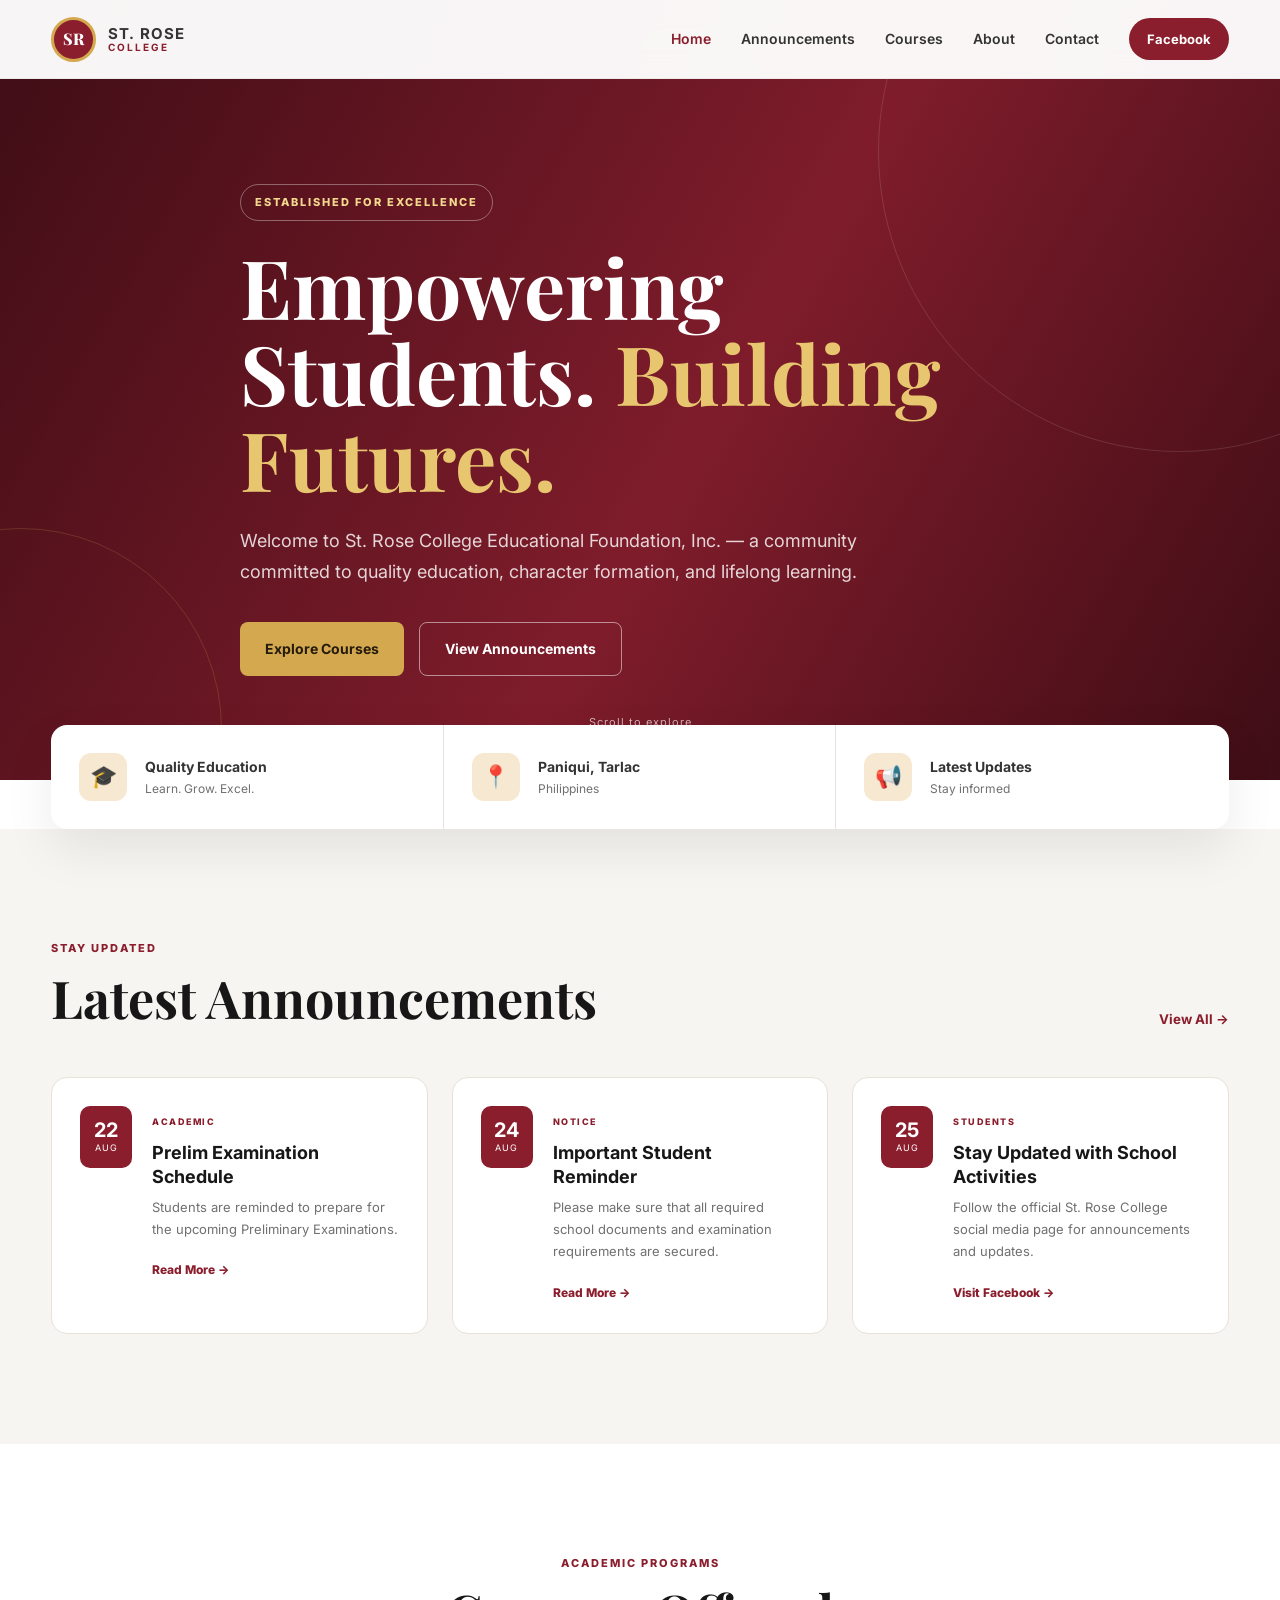
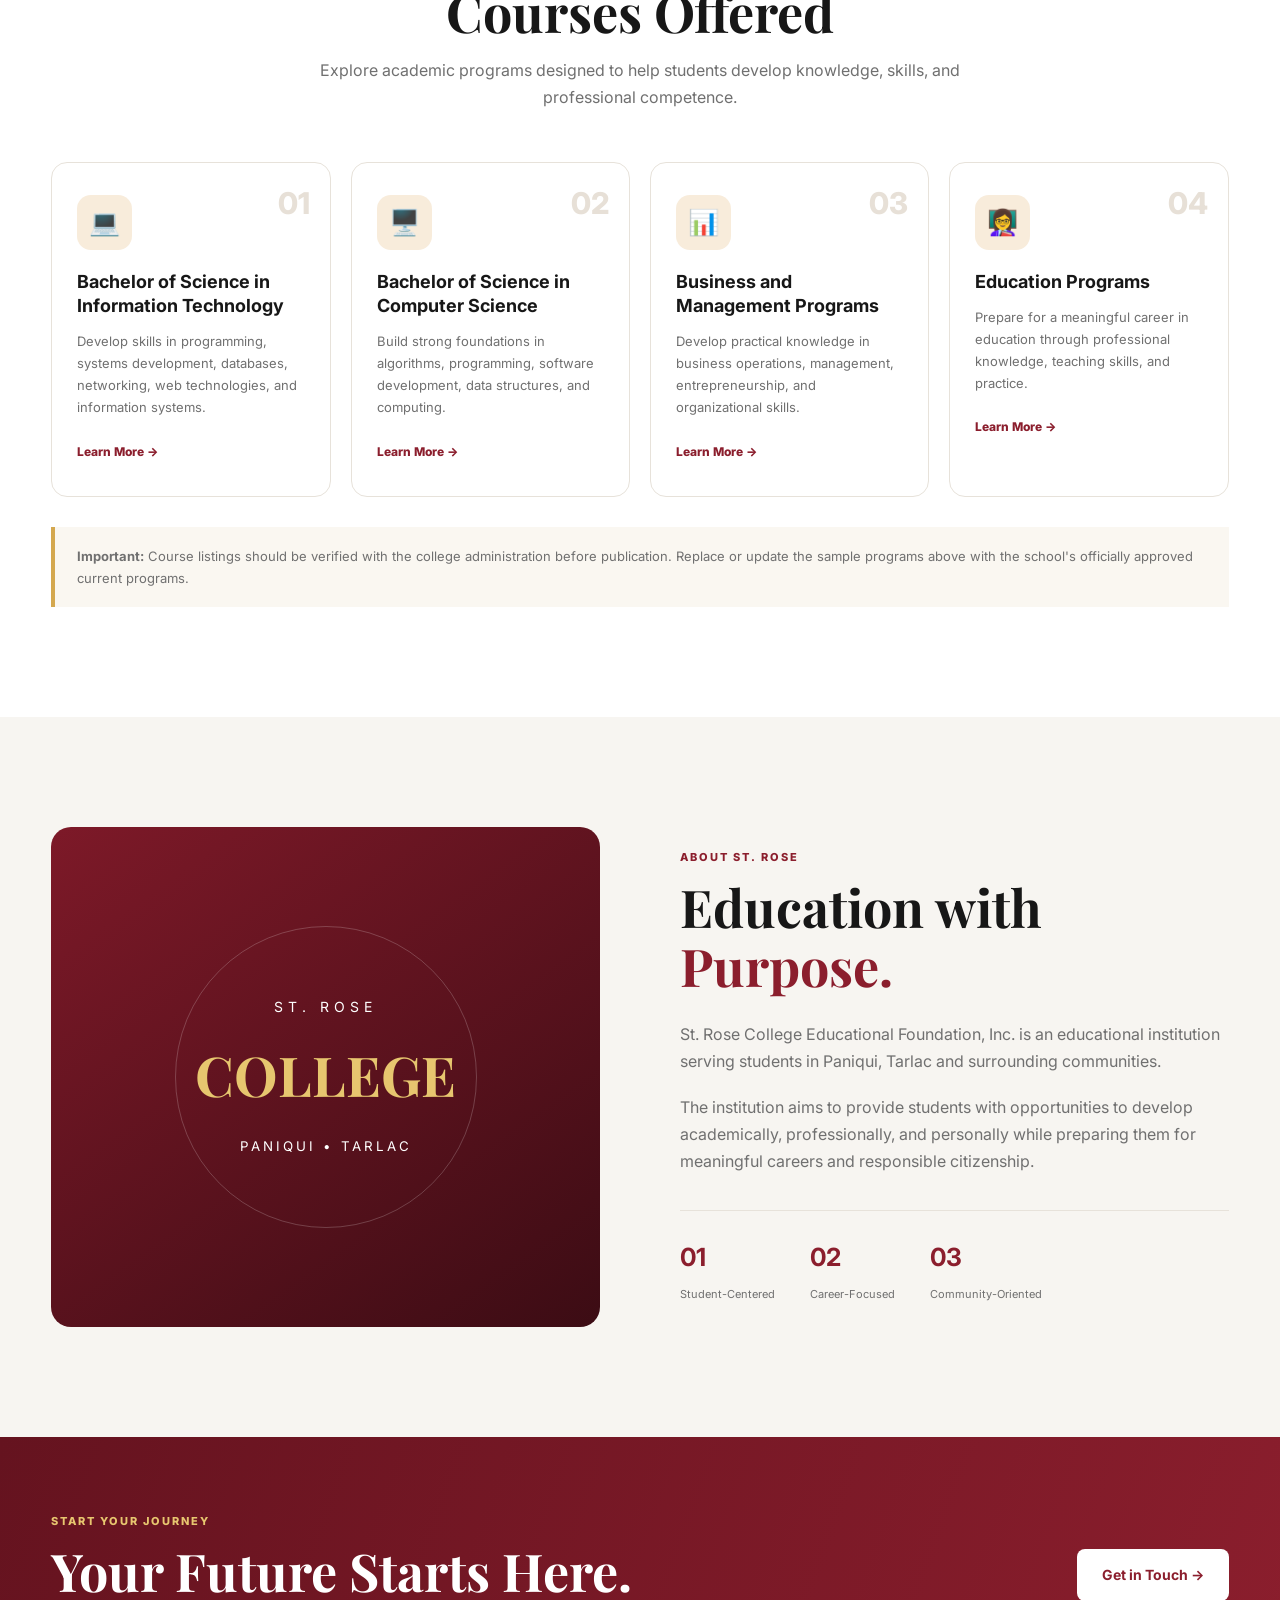
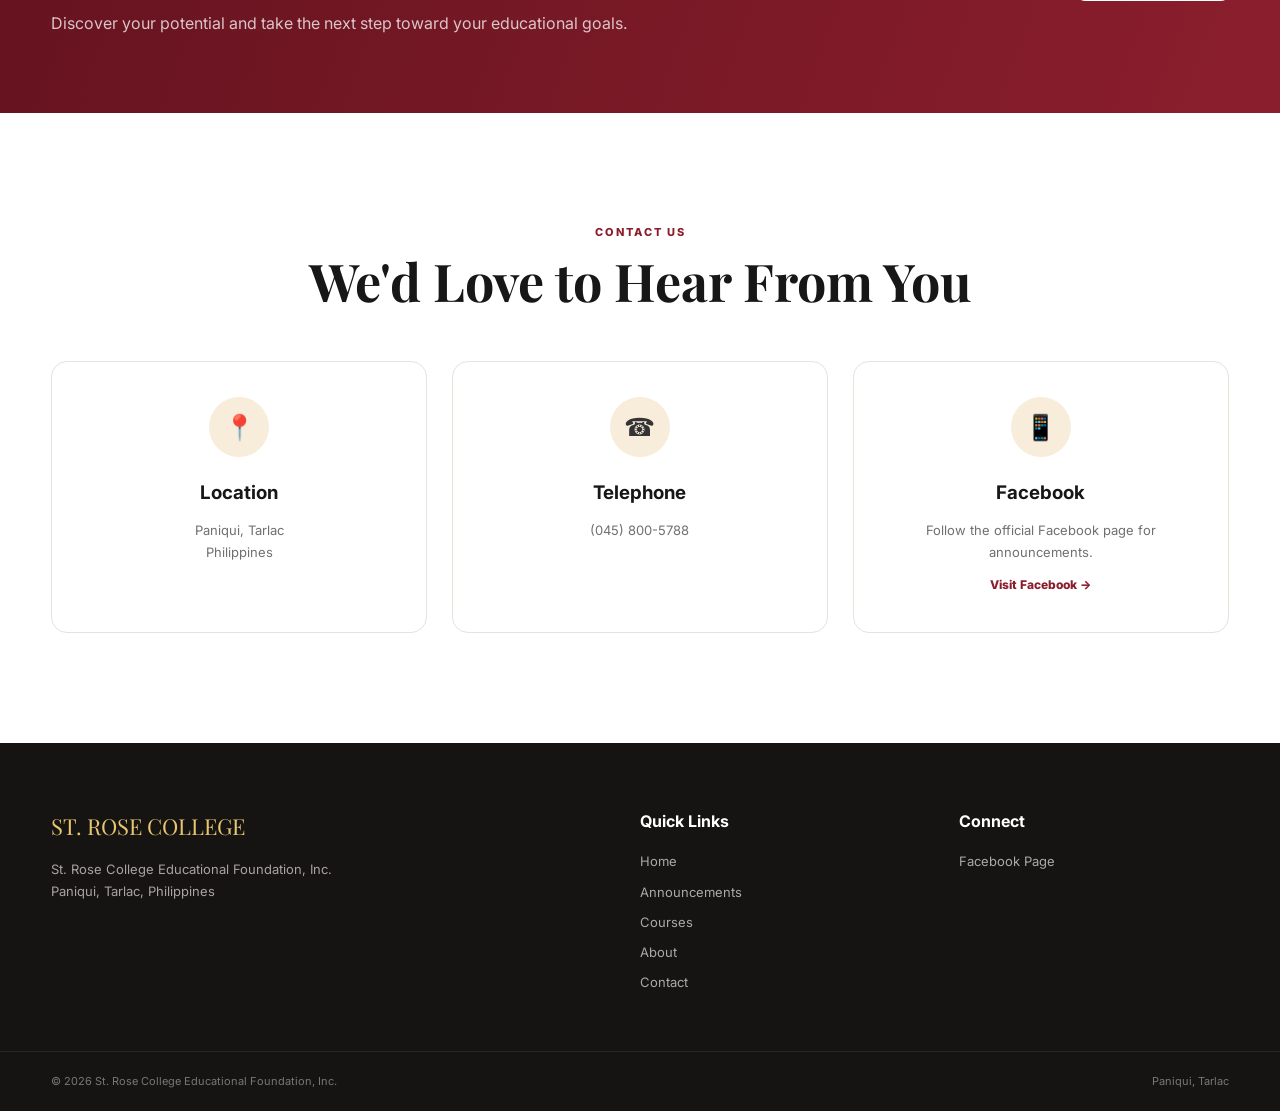
==== index.html @ debfaf11 "Add files via upload" ====
<!DOCTYPE html>
<html lang="en">
<head>
    <meta charset="UTF-8">
    <meta name="viewport" content="width=device-width, initial-scale=1.0">

    <title>St. Rose College Educational Foundation, Inc.</title>

    <meta
        name="description"
        content="St. Rose College Educational Foundation, Inc. - Paniqui, Tarlac"
    >

    <link rel="stylesheet" href="style.css">

    <!-- Google Font -->
    <link rel="preconnect" href="https://fonts.googleapis.com">
    <link rel="preconnect" href="https://fonts.gstatic.com" crossorigin>
    <link
        href="https://fonts.googleapis.com/css2?family=Inter:wght@400;500;600;700;800&family=Playfair+Display:wght@600;700;800&display=swap"
        rel="stylesheet"
    >
</head>

<body>

<!-- ================= HEADER ================= -->

<header class="header">

    <div class="container nav-container">

        <a href="#home" class="logo">

            <div class="logo-symbol">
                SR
            </div>

            <div class="logo-text">
                <strong>ST. ROSE</strong>
                <span>COLLEGE</span>
            </div>

        </a>

        <nav class="navbar" id="navbar">

            <a href="#home" class="nav-link active">Home</a>
            <a href="#announcements" class="nav-link">Announcements</a>
            <a href="#courses" class="nav-link">Courses</a>
            <a href="#about" class="nav-link">About</a>
            <a href="#contact" class="nav-link">Contact</a>

            <a
                href="https://www.facebook.com/officialstrosecollege2002/"
                target="_blank"
                class="nav-facebook"
            >
                Facebook
            </a>

        </nav>

        <button class="menu-toggle" id="menuToggle" aria-label="Open menu">
            ☰
        </button>

    </div>

</header>


<!-- ================= HERO ================= -->

<section class="hero" id="home">

    <div class="hero-overlay"></div>

    <div class="container hero-content">

        <div class="hero-badge">
            ESTABLISHED FOR EXCELLENCE
        </div>

        <h1>
            Empowering Students.
            <span>Building Futures.</span>
        </h1>

        <p>
            Welcome to St. Rose College Educational Foundation, Inc.
            — a community committed to quality education, character
            formation, and lifelong learning.
        </p>

        <div class="hero-buttons">

            <a href="#courses" class="btn btn-primary">
                Explore Courses
            </a>

            <a href="#announcements" class="btn btn-outline">
                View Announcements
            </a>

        </div>

    </div>

    <div class="hero-scroll">
        <span>Scroll to explore</span>
        <span>↓</span>
    </div>

</section>


<!-- ================= QUICK INFO ================= -->

<section class="quick-info">

    <div class="container quick-grid">

        <div class="quick-card">

            <div class="quick-icon">🎓</div>

            <div>
                <strong>Quality Education</strong>
                <span>Learn. Grow. Excel.</span>
            </div>

        </div>

        <div class="quick-card">

            <div class="quick-icon">📍</div>

            <div>
                <strong>Paniqui, Tarlac</strong>
                <span>Philippines</span>
            </div>

        </div>

        <div class="quick-card">

            <div class="quick-icon">📢</div>

            <div>
                <strong>Latest Updates</strong>
                <span>Stay informed</span>
            </div>

        </div>

    </div>

</section>


<!-- ================= ANNOUNCEMENTS ================= -->

<section class="section announcements" id="announcements">

    <div class="container">

        <div class="section-heading">

            <div>
                <span class="section-label">STAY UPDATED</span>

                <h2>
                    Latest Announcements
                </h2>
            </div>

            <button class="view-all" id="showAllBtn">
                View All →
            </button>

        </div>


        <div class="announcement-grid" id="announcementGrid">

            <!-- Announcement 1 -->

            <article class="announcement-card">

                <div class="announcement-date">
                    <strong>22</strong>
                    <span>AUG</span>
                </div>

                <div class="announcement-content">

                    <span class="announcement-tag">
                        ACADEMIC
                    </span>

                    <h3>
                        Prelim Examination Schedule
                    </h3>

                    <p>
                        Students are reminded to prepare for the
                        upcoming Preliminary Examinations.
                    </p>

                    <button
                        class="read-more"
                        data-title="Prelim Examination Schedule"
                        data-content="Please prepare for your Preliminary Examinations. Students are encouraged to secure the necessary examination requirements before the examination dates."
                    >
                        Read More →
                    </button>

                </div>

            </article>


            <!-- Announcement 2 -->

            <article class="announcement-card">

                <div class="announcement-date">
                    <strong>24</strong>
                    <span>AUG</span>
                </div>

                <div class="announcement-content">

                    <span class="announcement-tag">
                        NOTICE
                    </span>

                    <h3>
                        Important Student Reminder
                    </h3>

                    <p>
                        Please make sure that all required school
                        documents and examination requirements are secured.
                    </p>

                    <button
                        class="read-more"
                        data-title="Important Student Reminder"
                        data-content="Students are advised to coordinate with the appropriate school offices regarding permits, promissory notes, and other requirements."
                    >
                        Read More →
                    </button>

                </div>

            </article>


            <!-- Announcement 3 -->

            <article class="announcement-card">

                <div class="announcement-date">
                    <strong>25</strong>
                    <span>AUG</span>
                </div>

                <div class="announcement-content">

                    <span class="announcement-tag">
                        STUDENTS
                    </span>

                    <h3>
                        Stay Updated with School Activities
                    </h3>

                    <p>
                        Follow the official St. Rose College social
                        media page for announcements and updates.
                    </p>

                    <a
                        href="https://www.facebook.com/officialstrosecollege2002/"
                        target="_blank"
                        class="read-more"
                    >
                        Visit Facebook →
                    </a>

                </div>

            </article>

        </div>

    </div>

</section>


<!-- ================= COURSES ================= -->

<section class="section courses-section" id="courses">

    <div class="container">

        <div class="section-heading centered">

            <span class="section-label">
                ACADEMIC PROGRAMS
            </span>

            <h2>
                Courses Offered
            </h2>

            <p>
                Explore academic programs designed to help students
                develop knowledge, skills, and professional competence.
            </p>

        </div>


        <div class="course-grid">

            <!-- Course -->

            <article class="course-card">

                <div class="course-number">
                    01
                </div>

                <div class="course-icon">
                    💻
                </div>

                <h3>
                    Bachelor of Science in Information Technology
                </h3>

                <p>
                    Develop skills in programming, systems development,
                    databases, networking, web technologies, and
                    information systems.
                </p>

                <a href="#contact">
                    Learn More →
                </a>

            </article>


            <article class="course-card">

                <div class="course-number">
                    02
                </div>

                <div class="course-icon">
                    🖥️
                </div>

                <h3>
                    Bachelor of Science in Computer Science
                </h3>

                <p>
                    Build strong foundations in algorithms, programming,
                    software development, data structures, and computing.
                </p>

                <a href="#contact">
                    Learn More →
                </a>

            </article>


            <article class="course-card">

                <div class="course-number">
                    03
                </div>

                <div class="course-icon">
                    📊
                </div>

                <h3>
                    Business and Management Programs
                </h3>

                <p>
                    Develop practical knowledge in business operations,
                    management, entrepreneurship, and organizational skills.
                </p>

                <a href="#contact">
                    Learn More →
                </a>

            </article>


            <article class="course-card">

                <div class="course-number">
                    04
                </div>

                <div class="course-icon">
                    👩‍🏫
                </div>

                <h3>
                    Education Programs
                </h3>

                <p>
                    Prepare for a meaningful career in education through
                    professional knowledge, teaching skills, and practice.
                </p>

                <a href="#contact">
                    Learn More →
                </a>

            </article>

        </div>


        <div class="course-note">

            <strong>Important:</strong>

            Course listings should be verified with the college
            administration before publication. Replace or update the
            sample programs above with the school's officially approved
            current programs.

        </div>

    </div>

</section>


<!-- ================= ABOUT ================= -->

<section class="section about-section" id="about">

    <div class="container about-grid">

        <div class="about-image">

            <div class="image-placeholder">

                <span>ST. ROSE</span>

                <strong>COLLEGE</strong>

                <small>
                    PANIQUI • TARLAC
                </small>

            </div>

        </div>


        <div class="about-content">

            <span class="section-label">
                ABOUT ST. ROSE
            </span>

            <h2>
                Education with
                <span>Purpose.</span>
            </h2>

            <p>
                St. Rose College Educational Foundation, Inc. is an
                educational institution serving students in Paniqui,
                Tarlac and surrounding communities.
            </p>

            <p>
                The institution aims to provide students with opportunities
                to develop academically, professionally, and personally
                while preparing them for meaningful careers and responsible
                citizenship.
            </p>


            <div class="about-stats">

                <div>
                    <strong>01</strong>
                    <span>Student-Centered</span>
                </div>

                <div>
                    <strong>02</strong>
                    <span>Career-Focused</span>
                </div>

                <div>
                    <strong>03</strong>
                    <span>Community-Oriented</span>
                </div>

            </div>

        </div>

    </div>

</section>


<!-- ================= ADMISSION CTA ================= -->

<section class="cta">

    <div class="container cta-content">

        <div>

            <span class="section-label">
                START YOUR JOURNEY
            </span>

            <h2>
                Your Future Starts Here.
            </h2>

            <p>
                Discover your potential and take the next step
                toward your educational goals.
            </p>

        </div>

        <a href="#contact" class="btn btn-light">
            Get in Touch →
        </a>

    </div>

</section>


<!-- ================= CONTACT ================= -->

<section class="section contact-section" id="contact">

    <div class="container">

        <div class="section-heading centered">

            <span class="section-label">
                CONTACT US
            </span>

            <h2>
                We'd Love to Hear From You
            </h2>

        </div>


        <div class="contact-grid">

            <div class="contact-card">

                <div class="contact-icon">
                    📍
                </div>

                <h3>
                    Location
                </h3>

                <p>
                    Paniqui, Tarlac<br>
                    Philippines
                </p>

            </div>


            <div class="contact-card">

                <div class="contact-icon">
                    ☎
                </div>

                <h3>
                    Telephone
                </h3>

                <p>
                    (045) 800-5788
                </p>

            </div>


            <div class="contact-card">

                <div class="contact-icon">
                    📱
                </div>

                <h3>
                    Facebook
                </h3>

                <p>
                    Follow the official Facebook page
                    for announcements.
                </p>

                <a
                    href="https://www.facebook.com/officialstrosecollege2002/"
                    target="_blank"
                >
                    Visit Facebook →
                </a>

            </div>

        </div>

    </div>

</section>


<!-- ================= FOOTER ================= -->

<footer class="footer">

    <div class="container footer-grid">

        <div>

            <div class="footer-logo">
                ST. ROSE COLLEGE
            </div>

            <p>
                St. Rose College Educational Foundation, Inc.
            </p>

            <p>
                Paniqui, Tarlac, Philippines
            </p>

        </div>


        <div>

            <h4>
                Quick Links
            </h4>

            <a href="#home">Home</a>
            <a href="#announcements">Announcements</a>
            <a href="#courses">Courses</a>
            <a href="#about">About</a>
            <a href="#contact">Contact</a>

        </div>


        <div>

            <h4>
                Connect
            </h4>

            <a
                href="https://www.facebook.com/officialstrosecollege2002/"
                target="_blank"
            >
                Facebook Page
            </a>

        </div>

    </div>


    <div class="footer-bottom">

        <div class="container">

            <span>
                © <span id="year"></span>
                St. Rose College Educational Foundation, Inc.
            </span>

            <span>
                Paniqui, Tarlac
            </span>

        </div>

    </div>

</footer>


<!-- ================= ANNOUNCEMENT MODAL ================= -->

<div class="modal" id="announcementModal">

    <div class="modal-box">

        <button class="modal-close" id="modalClose">
            ×
        </button>

        <span class="section-label">
            ANNOUNCEMENT
        </span>

        <h2 id="modalTitle">
            Announcement
        </h2>

        <p id="modalContent">
        </p>

        <button class="btn btn-primary" id="modalButton">
            Close
        </button>

    </div>

</div>


<script src="script.js"></script>

</body>
</html>
---- style.css ----
/* =========================================
   ST. ROSE COLLEGE WEBSITE
   ========================================= */

:root {
    --primary: #8b1e2d;
    --primary-dark: #65131f;
    --secondary: #d4a84f;

    --dark: #171717;
    --text: #343434;
    --muted: #707070;

    --light: #f7f5f1;
    --white: #ffffff;

    --border: #e7e2da;

    --shadow:
        0 20px 50px rgba(0, 0, 0, 0.08);

    --radius: 16px;
}


/* =========================================
   RESET
   ========================================= */

* {
    margin: 0;
    padding: 0;
    box-sizing: border-box;
}

html {
    scroll-behavior: smooth;
}

body {
    font-family: "Inter", sans-serif;
    color: var(--text);
    background: var(--white);
    line-height: 1.7;
}

a {
    color: inherit;
    text-decoration: none;
}

button {
    font-family: inherit;
}

.container {
    width: min(1180px, 92%);
    margin: auto;
}


/* =========================================
   HEADER
   ========================================= */

.header {
    position: fixed;
    top: 0;
    left: 0;
    width: 100%;
    z-index: 1000;

    background: rgba(255, 255, 255, 0.96);

    border-bottom: 1px solid rgba(0, 0, 0, 0.05);

    backdrop-filter: blur(15px);
}

.nav-container {
    min-height: 78px;

    display: flex;
    align-items: center;
    justify-content: space-between;
}


/* LOGO */

.logo {
    display: flex;
    align-items: center;
    gap: 12px;
}

.logo-symbol {
    width: 45px;
    height: 45px;

    display: grid;
    place-items: center;

    border-radius: 50%;

    background: var(--primary);

    color: var(--white);

    font-family: "Playfair Display", serif;
    font-weight: 800;

    border: 3px solid var(--secondary);
}

.logo-text {
    display: flex;
    flex-direction: column;

    line-height: 1.05;
}

.logo-text strong {
    font-size: 15px;
    letter-spacing: 1px;
}

.logo-text span {
    color: var(--primary);
    font-size: 10px;
    letter-spacing: 2px;
    font-weight: 700;
}


/* NAVIGATION */

.navbar {
    display: flex;
    align-items: center;
    gap: 30px;
}

.nav-link {
    font-size: 14px;
    font-weight: 600;
    color: var(--text);

    transition: 0.3s;
}

.nav-link:hover,
.nav-link.active {
    color: var(--primary);
}

.nav-facebook {
    padding: 10px 18px;

    border-radius: 30px;

    background: var(--primary);

    color: var(--white);

    font-size: 13px;
    font-weight: 700;

    transition: 0.3s;
}

.nav-facebook:hover {
    background: var(--primary-dark);
    transform: translateY(-2px);
}

.menu-toggle {
    display: none;

    border: 0;
    background: transparent;

    font-size: 28px;

    cursor: pointer;
}


/* =========================================
   HERO
   ========================================= */

.hero {
    min-height: 780px;

    position: relative;

    display: flex;
    align-items: center;

    background:
        linear-gradient(
            120deg,
            #3e0d15,
            #7f1c2b 55%,
            #3e0d15
        );

    color: var(--white);

    overflow: hidden;
}

.hero::before {
    content: "";

    position: absolute;

    width: 600px;
    height: 600px;

    border-radius: 50%;

    border: 1px solid rgba(255, 255, 255, 0.12);

    right: -200px;
    top: -150px;
}

.hero::after {
    content: "";

    position: absolute;

    width: 400px;
    height: 400px;

    border-radius: 50%;

    border: 1px solid rgba(212, 168, 79, 0.2);

    left: -180px;
    bottom: -150px;
}

.hero-content {
    position: relative;
    z-index: 2;

    max-width: 800px;

    padding-top: 80px;
}

.hero-badge {
    display: inline-block;

    padding: 8px 14px;

    margin-bottom: 22px;

    border: 1px solid rgba(255,255,255,.35);

    border-radius: 30px;

    color: #f3d98e;

    font-size: 11px;

    font-weight: 800;

    letter-spacing: 2px;
}

.hero h1 {
    max-width: 780px;

    font-family: "Playfair Display", serif;

    font-size: clamp(48px, 7vw, 82px);

    line-height: 1.05;

    margin-bottom: 25px;
}

.hero h1 span {
    color: #e7c66f;
}

.hero p {
    max-width: 680px;

    font-size: 18px;

    color: rgba(255,255,255,.82);

    margin-bottom: 35px;
}

.hero-buttons {
    display: flex;
    gap: 15px;
    flex-wrap: wrap;
}


/* BUTTONS */

.btn {
    display: inline-flex;

    align-items: center;
    justify-content: center;

    padding: 14px 25px;

    border-radius: 8px;

    font-size: 14px;
    font-weight: 700;

    border: 0;

    cursor: pointer;

    transition: .3s;
}

.btn-primary {
    background: var(--secondary);
    color: #241b0c;
}

.btn-primary:hover {
    transform: translateY(-3px);

    box-shadow: 0 10px 25px rgba(0,0,0,.18);
}

.btn-outline {
    border: 1px solid rgba(255,255,255,.5);

    color: white;
}

.btn-outline:hover {
    background: white;
    color: var(--primary);
}

.btn-light {
    background: white;
    color: var(--primary);
}

.hero-scroll {
    position: absolute;

    bottom: 30px;
    left: 50%;

    transform: translateX(-50%);

    display: flex;
    flex-direction: column;

    align-items: center;

    color: rgba(255,255,255,.65);

    font-size: 11px;

    letter-spacing: 1px;
}


/* =========================================
   QUICK INFO
   ========================================= */

.quick-info {
    position: relative;

    margin-top: -55px;

    z-index: 10;
}

.quick-grid {
    display: grid;

    grid-template-columns: repeat(3, 1fr);

    background: white;

    box-shadow: var(--shadow);

    border-radius: var(--radius);

    overflow: hidden;
}

.quick-card {
    padding: 28px;

    display: flex;

    align-items: center;

    gap: 18px;

    border-right: 1px solid var(--border);
}

.quick-card:last-child {
    border: 0;
}

.quick-icon {
    width: 48px;
    height: 48px;

    display: grid;
    place-items: center;

    background: #f7e9d1;

    border-radius: 12px;

    font-size: 22px;
}

.quick-card strong {
    display: block;

    font-size: 14px;
}

.quick-card span {
    display: block;

    color: var(--muted);

    font-size: 12px;
}


/* =========================================
   SECTIONS
   ========================================= */

.section {
    padding: 110px 0;
}

.section-heading {
    display: flex;

    justify-content: space-between;

    align-items: end;

    margin-bottom: 50px;
}

.section-heading.centered {
    display: block;

    text-align: center;

    max-width: 720px;

    margin-left: auto;
    margin-right: auto;
}

.section-label {
    display: block;

    margin-bottom: 10px;

    color: var(--primary);

    font-size: 11px;

    font-weight: 800;

    letter-spacing: 2px;
}

.section-heading h2,
.about-content h2,
.cta h2 {
    font-family: "Playfair Display", serif;

    color: var(--dark);

    font-size: clamp(35px, 5vw, 52px);

    line-height: 1.15;
}

.section-heading p {
    margin-top: 15px;

    color: var(--muted);
}

.view-all {
    border: 0;

    background: transparent;

    color: var(--primary);

    font-weight: 700;

    cursor: pointer;
}


/* =========================================
   ANNOUNCEMENTS
   ========================================= */

.announcements {
    background: var(--light);
}

.announcement-grid {
    display: grid;

    grid-template-columns: repeat(3, 1fr);

    gap: 24px;
}

.announcement-card {
    background: white;

    border: 1px solid var(--border);

    border-radius: var(--radius);

    padding: 28px;

    display: flex;

    gap: 20px;

    transition: .3s;
}

.announcement-card:hover {
    transform: translateY(-7px);

    box-shadow: var(--shadow);
}

.announcement-date {
    flex-shrink: 0;

    width: 52px;
    height: 62px;

    display: flex;

    flex-direction: column;

    justify-content: center;
    align-items: center;

    background: var(--primary);

    color: white;

    border-radius: 10px;
}

.announcement-date strong {
    font-size: 20px;
    line-height: 1;
}

.announcement-date span {
    font-size: 9px;

    letter-spacing: 1px;
}

.announcement-tag {
    color: var(--primary);

    font-size: 9px;

    font-weight: 800;

    letter-spacing: 1.5px;
}

.announcement-content h3 {
    margin: 7px 0;

    color: var(--dark);

    font-size: 18px;

    line-height: 1.35;
}

.announcement-content p {
    color: var(--muted);

    font-size: 13px;

    margin-bottom: 15px;
}

.read-more {
    border: 0;

    background: transparent;

    color: var(--primary);

    font-size: 12px;

    font-weight: 800;

    cursor: pointer;
}


/* =========================================
   COURSES
   ========================================= */

.course-grid {
    display: grid;

    grid-template-columns: repeat(4, 1fr);

    gap: 20px;
}

.course-card {
    position: relative;

    padding: 32px 25px;

    border: 1px solid var(--border);

    border-radius: var(--radius);

    background: white;

    overflow: hidden;

    transition: .3s;
}

.course-card:hover {
    transform: translateY(-8px);

    border-color: #d9b866;

    box-shadow: var(--shadow);
}

.course-number {
    position: absolute;

    top: 15px;
    right: 20px;

    color: #e7e0d7;

    font-size: 30px;

    font-weight: 800;
}

.course-icon {
    width: 55px;
    height: 55px;

    display: grid;
    place-items: center;

    margin-bottom: 20px;

    background: #f8ecdb;

    border-radius: 14px;

    font-size: 25px;
}

.course-card h3 {
    margin-bottom: 12px;

    color: var(--dark);

    font-size: 18px;

    line-height: 1.35;
}

.course-card p {
    color: var(--muted);

    font-size: 13px;

    margin-bottom: 18px;
}

.course-card a {
    color: var(--primary);

    font-size: 12px;

    font-weight: 800;
}

.course-note {
    margin-top: 30px;

    padding: 18px 22px;

    border-left: 4px solid var(--secondary);

    background: #faf7f1;

    color: var(--muted);

    font-size: 13px;
}


/* =========================================
   ABOUT
   ========================================= */

.about-section {
    background: var(--light);
}

.about-grid {
    display: grid;

    grid-template-columns: 1fr 1fr;

    gap: 80px;

    align-items: center;
}

.about-image {
    min-height: 500px;

    border-radius: 20px;

    background:
        linear-gradient(
            145deg,
            #7d1928,
            #3c0c14
        );

    display: grid;

    place-items: center;

    position: relative;

    overflow: hidden;
}

.about-image::before {
    content: "";

    position: absolute;

    width: 300px;
    height: 300px;

    border: 1px solid rgba(255,255,255,.2);

    border-radius: 50%;
}

.image-placeholder {
    position: relative;

    z-index: 2;

    color: white;

    text-align: center;
}

.image-placeholder span {
    display: block;

    font-size: 14px;

    letter-spacing: 5px;
}

.image-placeholder strong {
    display: block;

    margin: 10px 0;

    color: #e7c66f;

    font-family: "Playfair Display", serif;

    font-size: 55px;
}

.image-placeholder small {
    letter-spacing: 3px;
}

.about-content h2 {
    margin-bottom: 25px;
}

.about-content h2 span {
    color: var(--primary);
}

.about-content p {
    color: var(--muted);

    margin-bottom: 18px;
}

.about-stats {
    display: flex;

    gap: 35px;

    margin-top: 35px;

    padding-top: 25px;

    border-top: 1px solid var(--border);
}

.about-stats strong {
    display: block;

    color: var(--primary);

    font-size: 25px;
}

.about-stats span {
    font-size: 11px;

    color: var(--muted);
}


/* =========================================
   CTA
   ========================================= */

.cta {
    padding: 75px 0;

    background:
        linear-gradient(
            110deg,
            var(--primary-dark),
            var(--primary)
        );

    color: white;
}

.cta-content {
    display: flex;

    align-items: center;

    justify-content: space-between;

    gap: 30px;
}

.cta .section-label {
    color: #e7c66f;
}

.cta h2 {
    color: white;

    margin-bottom: 10px;
}

.cta p {
    color: rgba(255,255,255,.75);
}


/* =========================================
   CONTACT
   ========================================= */

.contact-grid {
    display: grid;

    grid-template-columns: repeat(3, 1fr);

    gap: 25px;
}

.contact-card {
    padding: 35px;

    text-align: center;

    border: 1px solid var(--border);

    border-radius: var(--radius);

    transition: .3s;
}

.contact-card:hover {
    transform: translateY(-5px);

    box-shadow: var(--shadow);
}

.contact-icon {
    width: 60px;
    height: 60px;

    margin: 0 auto 20px;

    display: grid;
    place-items: center;

    border-radius: 50%;

    background: #f8ecdb;

    font-size: 25px;
}

.contact-card h3 {
    color: var(--dark);

    margin-bottom: 10px;
}

.contact-card p {
    color: var(--muted);

    font-size: 13px;
}

.contact-card a {
    display: inline-block;

    margin-top: 12px;

    color: var(--primary);

    font-size: 12px;

    font-weight: 800;
}


/* =========================================
   FOOTER
   ========================================= */

.footer {
    background: #161313;

    color: white;

    padding-top: 65px;
}

.footer-grid {
    display: grid;

    grid-template-columns: 2fr 1fr 1fr;

    gap: 50px;

    padding-bottom: 50px;
}

.footer-logo {
    color: #e7c66f;

    font-family: "Playfair Display", serif;

    font-size: 22px;

    margin-bottom: 12px;
}

.footer p {
    color: #a9a3a3;

    font-size: 13px;
}

.footer h4 {
    margin-bottom: 15px;
}

.footer-grid a {
    display: block;

    color: #aaa;

    font-size: 13px;

    margin-bottom: 8px;

    transition: .2s;
}

.footer-grid a:hover {
    color: white;
}

.footer-bottom {
    padding: 20px 0;

    border-top: 1px solid rgba(255,255,255,.08);

    color: #777;

    font-size: 11px;
}

.footer-bottom .container {
    display: flex;

    justify-content: space-between;
}


/* =========================================
   MODAL
   ========================================= */

.modal {
    position: fixed;

    inset: 0;

    z-index: 2000;

    background: rgba(0,0,0,.65);

    display: none;

    align-items: center;

    justify-content: center;

    padding: 20px;
}

.modal.show {
    display: flex;
}

.modal-box {
    position: relative;

    width: min(550px, 100%);

    background: white;

    border-radius: 18px;

    padding: 40px;

    box-shadow: 0 30px 80px rgba(0,0,0,.25);

    animation: modalIn .25s ease;
}

@keyframes modalIn {
    from {
        opacity: 0;
        transform: translateY(20px);
    }

    to {
        opacity: 1;
        transform: translateY(0);
    }
}

.modal-box h2 {
    font-family: "Playfair Display", serif;

    color: var(--dark);

    font-size: 32px;

    margin-bottom: 15px;
}

.modal-box p {
    color: var(--muted);

    margin-bottom: 25px;
}

.modal-close {
    position: absolute;

    top: 15px;
    right: 18px;

    width: 35px;
    height: 35px;

    border: 0;

    border-radius: 50%;

    background: #f2f2f2;

    font-size: 22px;

    cursor: pointer;
}


/* =========================================
   RESPONSIVE
   ========================================= */

@media (max-width: 1000px) {

    .course-grid {
        grid-template-columns: repeat(2, 1fr);
    }

    .announcement-grid {
        grid-template-columns: 1fr;
    }

    .about-grid {
        gap: 40px;
    }

}


@media (max-width: 800px) {

    .navbar {
        position: absolute;

        top: 78px;
        left: 0;

        width: 100%;

        background: white;

        padding: 25px;

        flex-direction: column;

        align-items: stretch;

        gap: 18px;

        box-shadow: 0 15px 30px rgba(0,0,0,.08);

        display: none;
    }

    .navbar.open {
        display: flex;
    }

    .nav-facebook {
        text-align: center;
    }

    .menu-toggle {
        display: block;
    }

    .quick-grid {
        grid-template-columns: 1fr;
    }

    .quick-card {
        border-right: 0;
        border-bottom: 1px solid var(--border);
    }

    .about-grid {
        grid-template-columns: 1fr;
    }

    .about-image {
        min-height: 350px;
    }

    .cta-content {
        flex-direction: column;

        align-items: flex-start;
    }

    .contact-grid {
        grid-template-columns: 1fr;
    }

    .footer-grid {
        grid-template-columns: 1fr;
    }

}


@media (max-width: 600px) {

    .hero {
        min-height: 700px;
    }

    .hero h1 {
        font-size: 48px;
    }

    .hero p {
        font-size: 15px;
    }

    .section {
        padding: 80px 0;
    }

    .section-heading {
        display: block;
    }

    .view-all {
        margin-top: 15px;
    }

    .course-grid {
        grid-template-columns: 1fr;
    }

    .announcement-card {
        flex-direction: column;
    }

    .announcement-date {
        width: 55px;
    }

    .about-stats {
        gap: 18px;
        flex-wrap: wrap;
    }

    .footer-bottom .container {
        flex-direction: column;
        gap: 5px;
    }

}
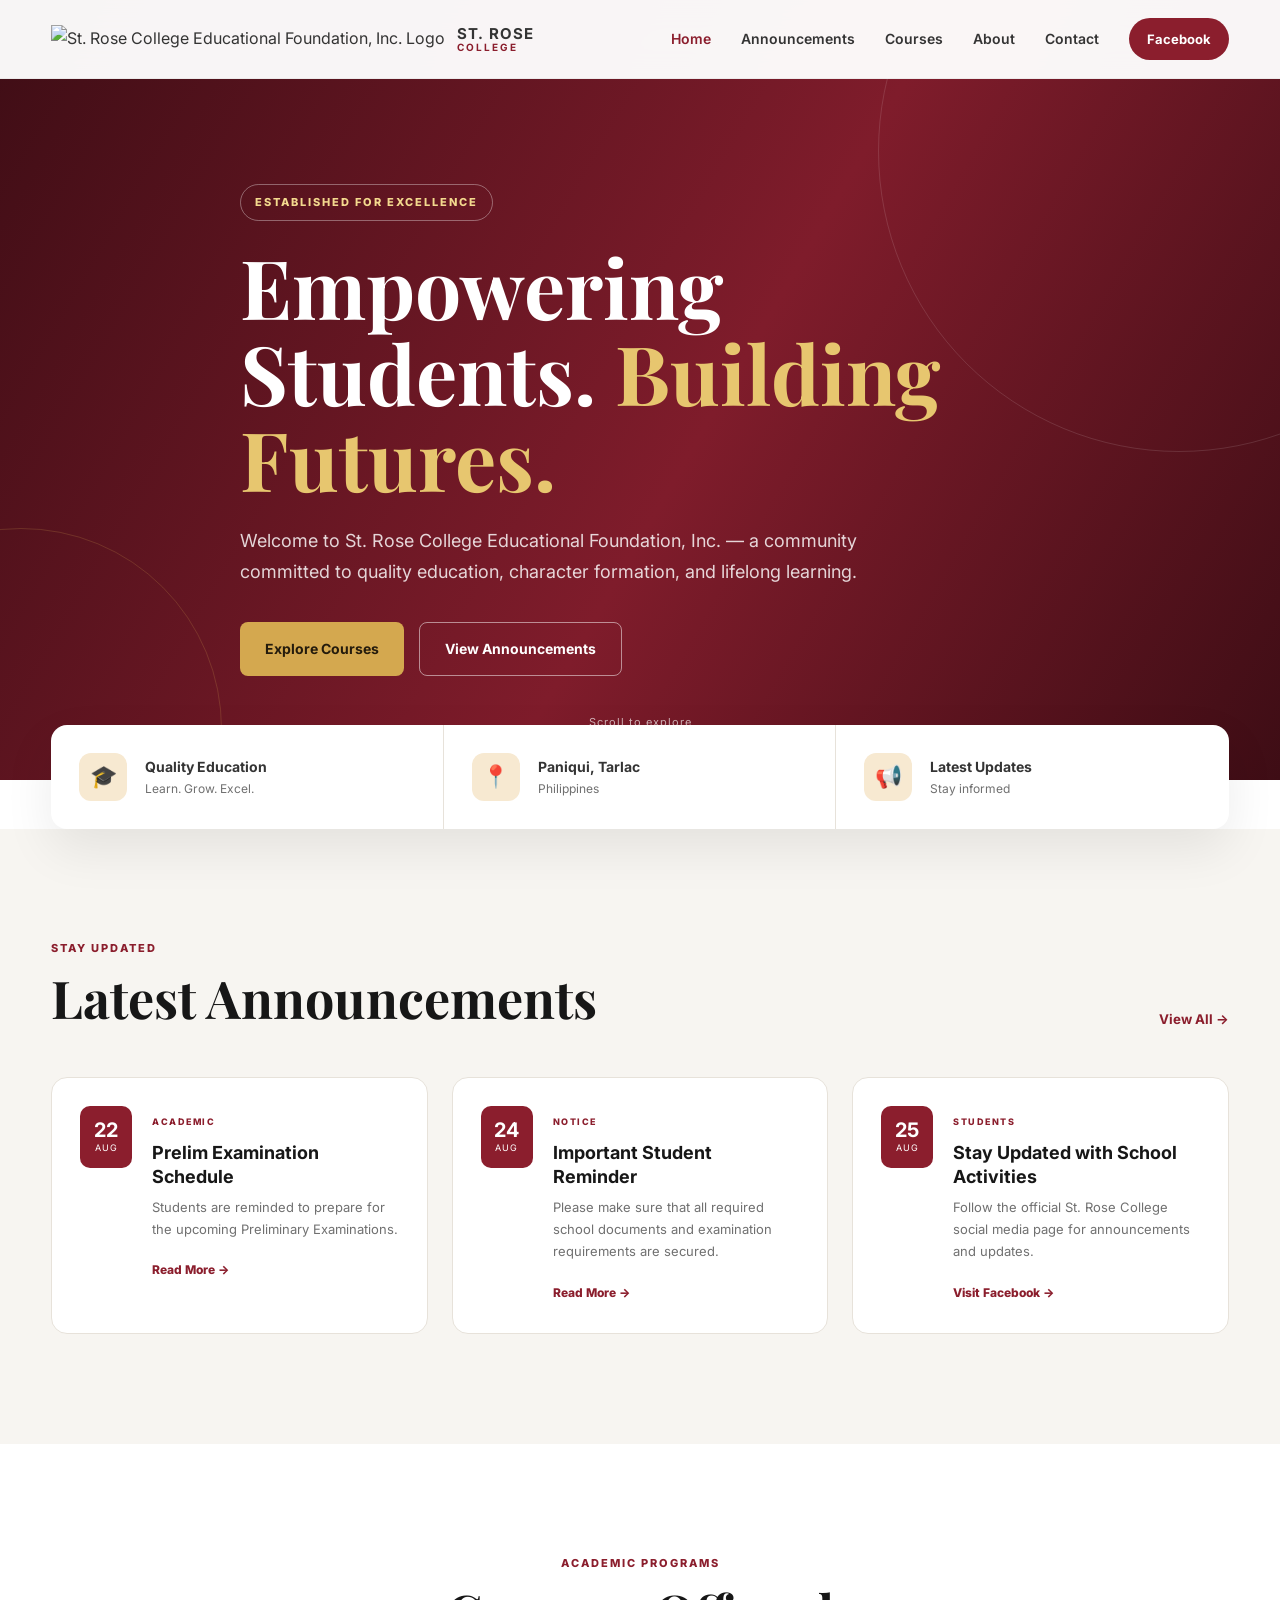
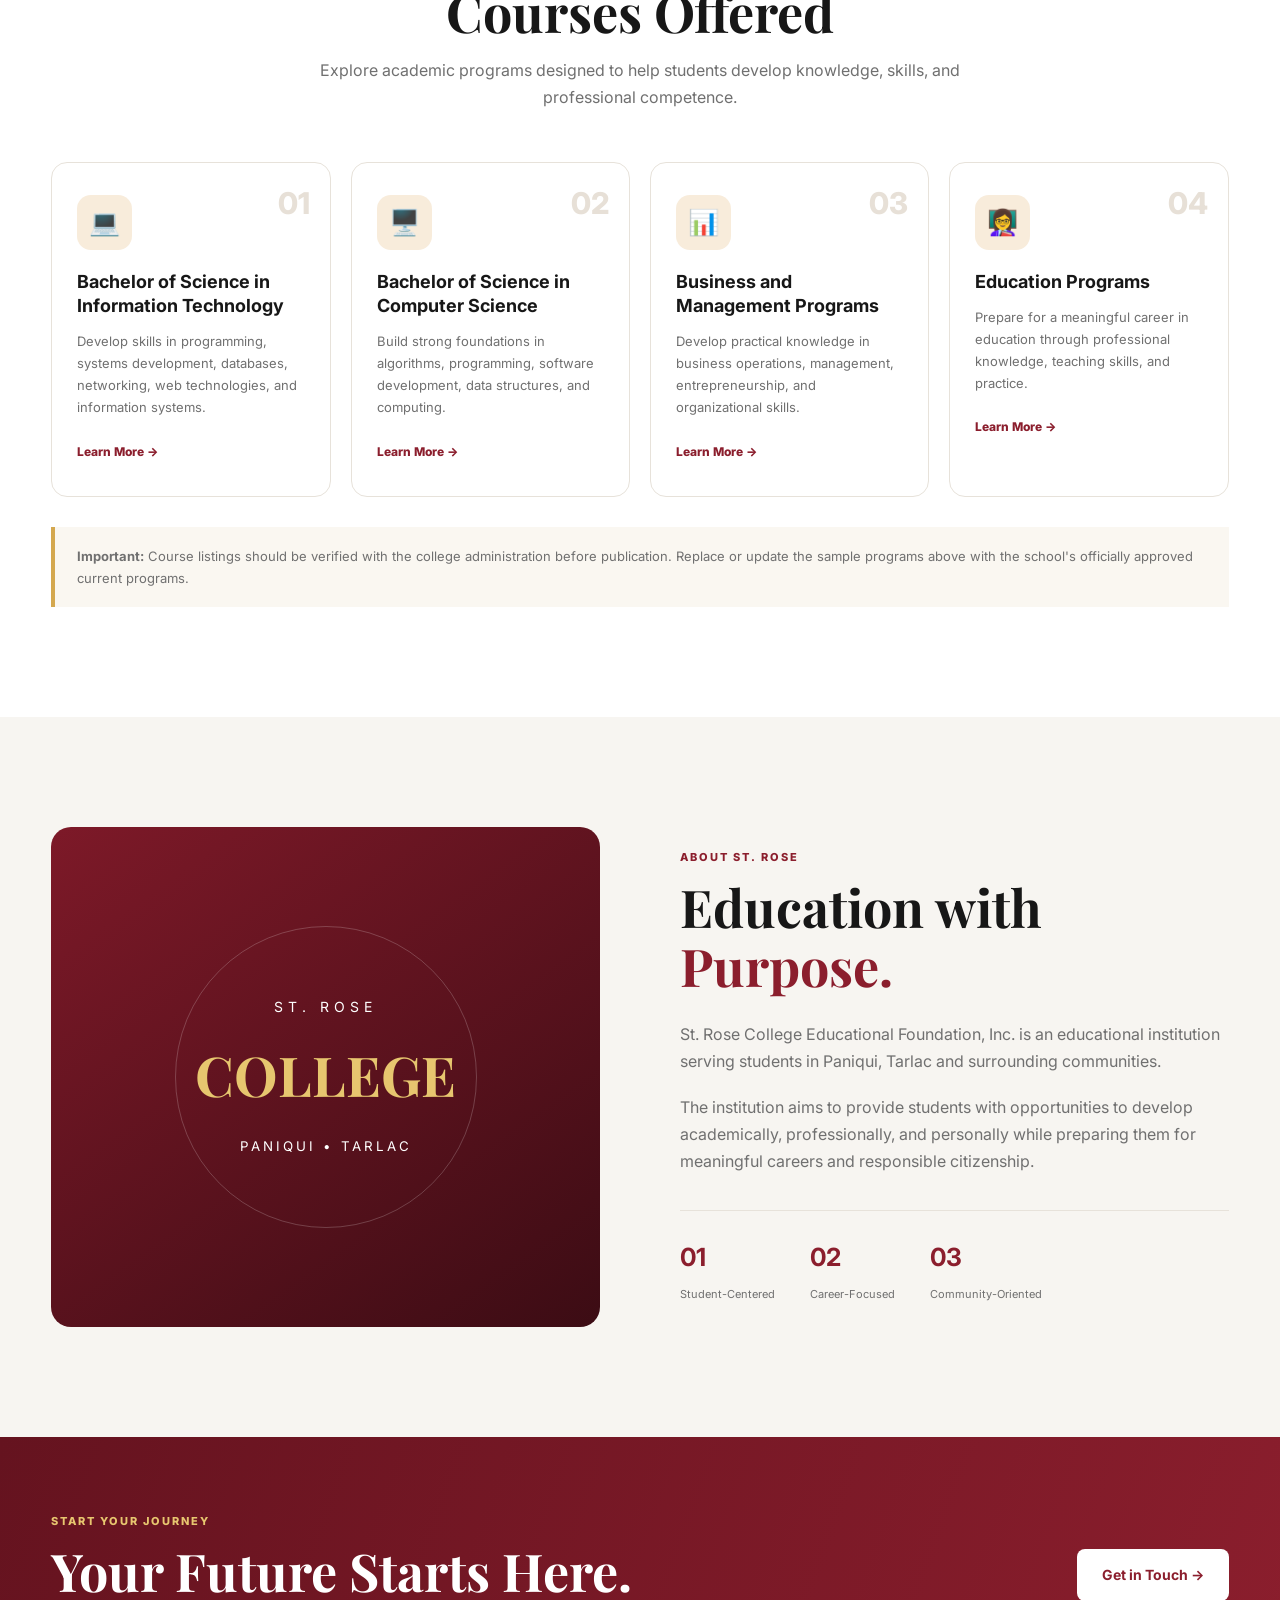
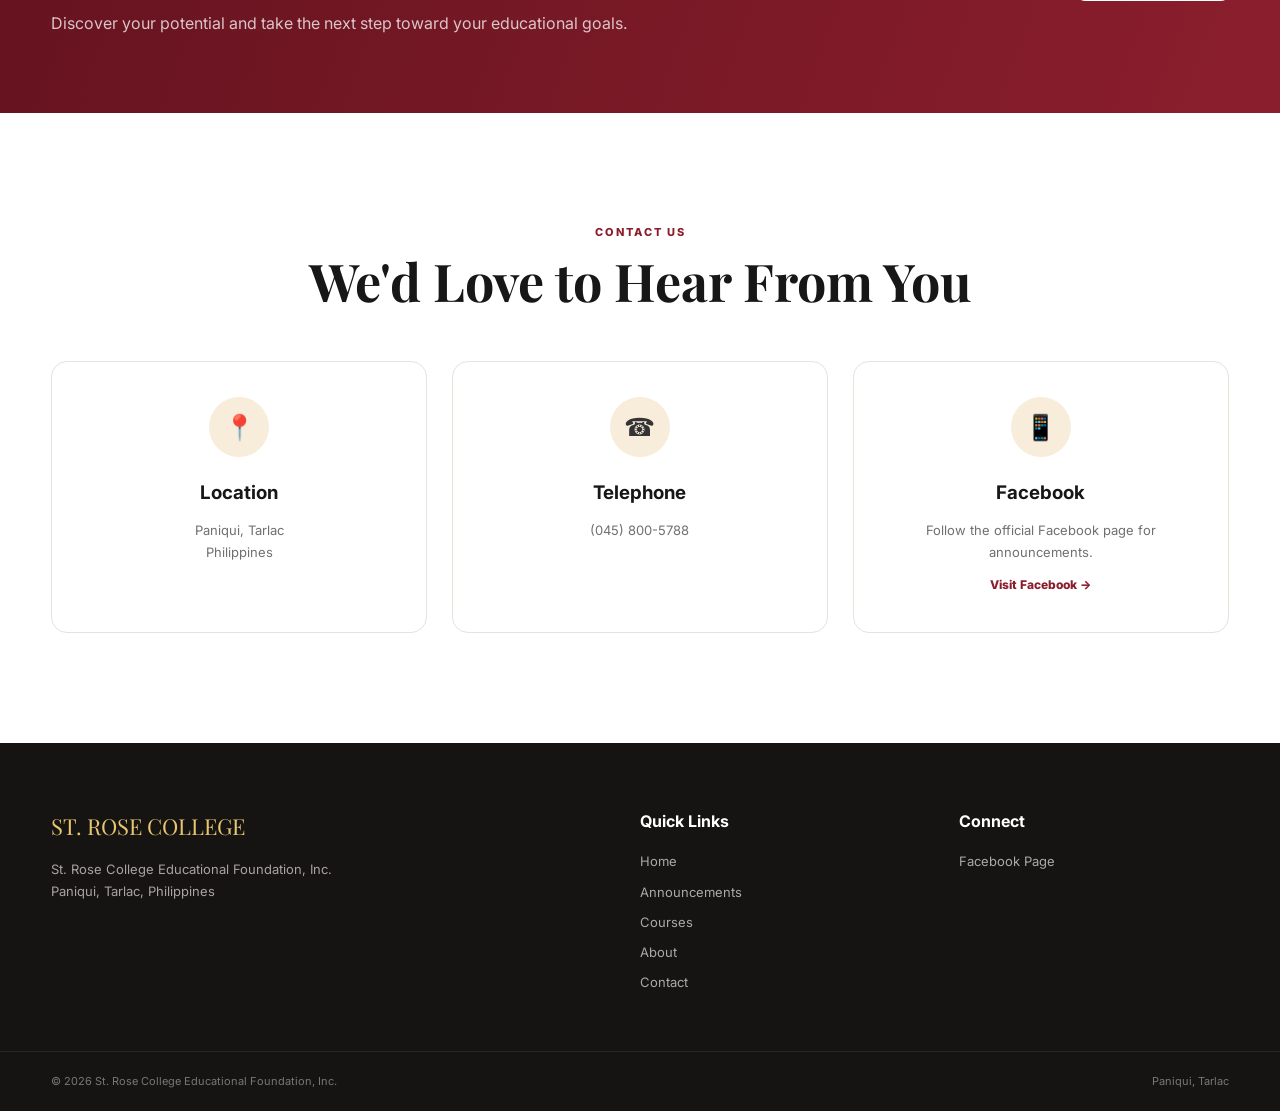
==== commit 62164138: "Update index.html with logo and formatting changes Reformatted HTML structure and added logo image." ====
--- a/index.html
+++ b/index.html
@@ -31,16 +31,18 @@
     <div class="container nav-container">
 
         <a href="#home" class="logo">
-
-            <div class="logo-symbol">
-                SR
-            </div>
-
+        
+            <img
+                src="st-rose-logo.png"
+                alt="St. Rose College Educational Foundation, Inc. Logo"
+                class="college-logo"
+            >
+        
             <div class="logo-text">
                 <strong>ST. ROSE</strong>
                 <span>COLLEGE</span>
             </div>
-
+        
         </a>
 
         <nav class="navbar" id="navbar">
@@ -754,4 +756,4 @@
 <script src="script.js"></script>
 
 </body>
-</html>+</html>
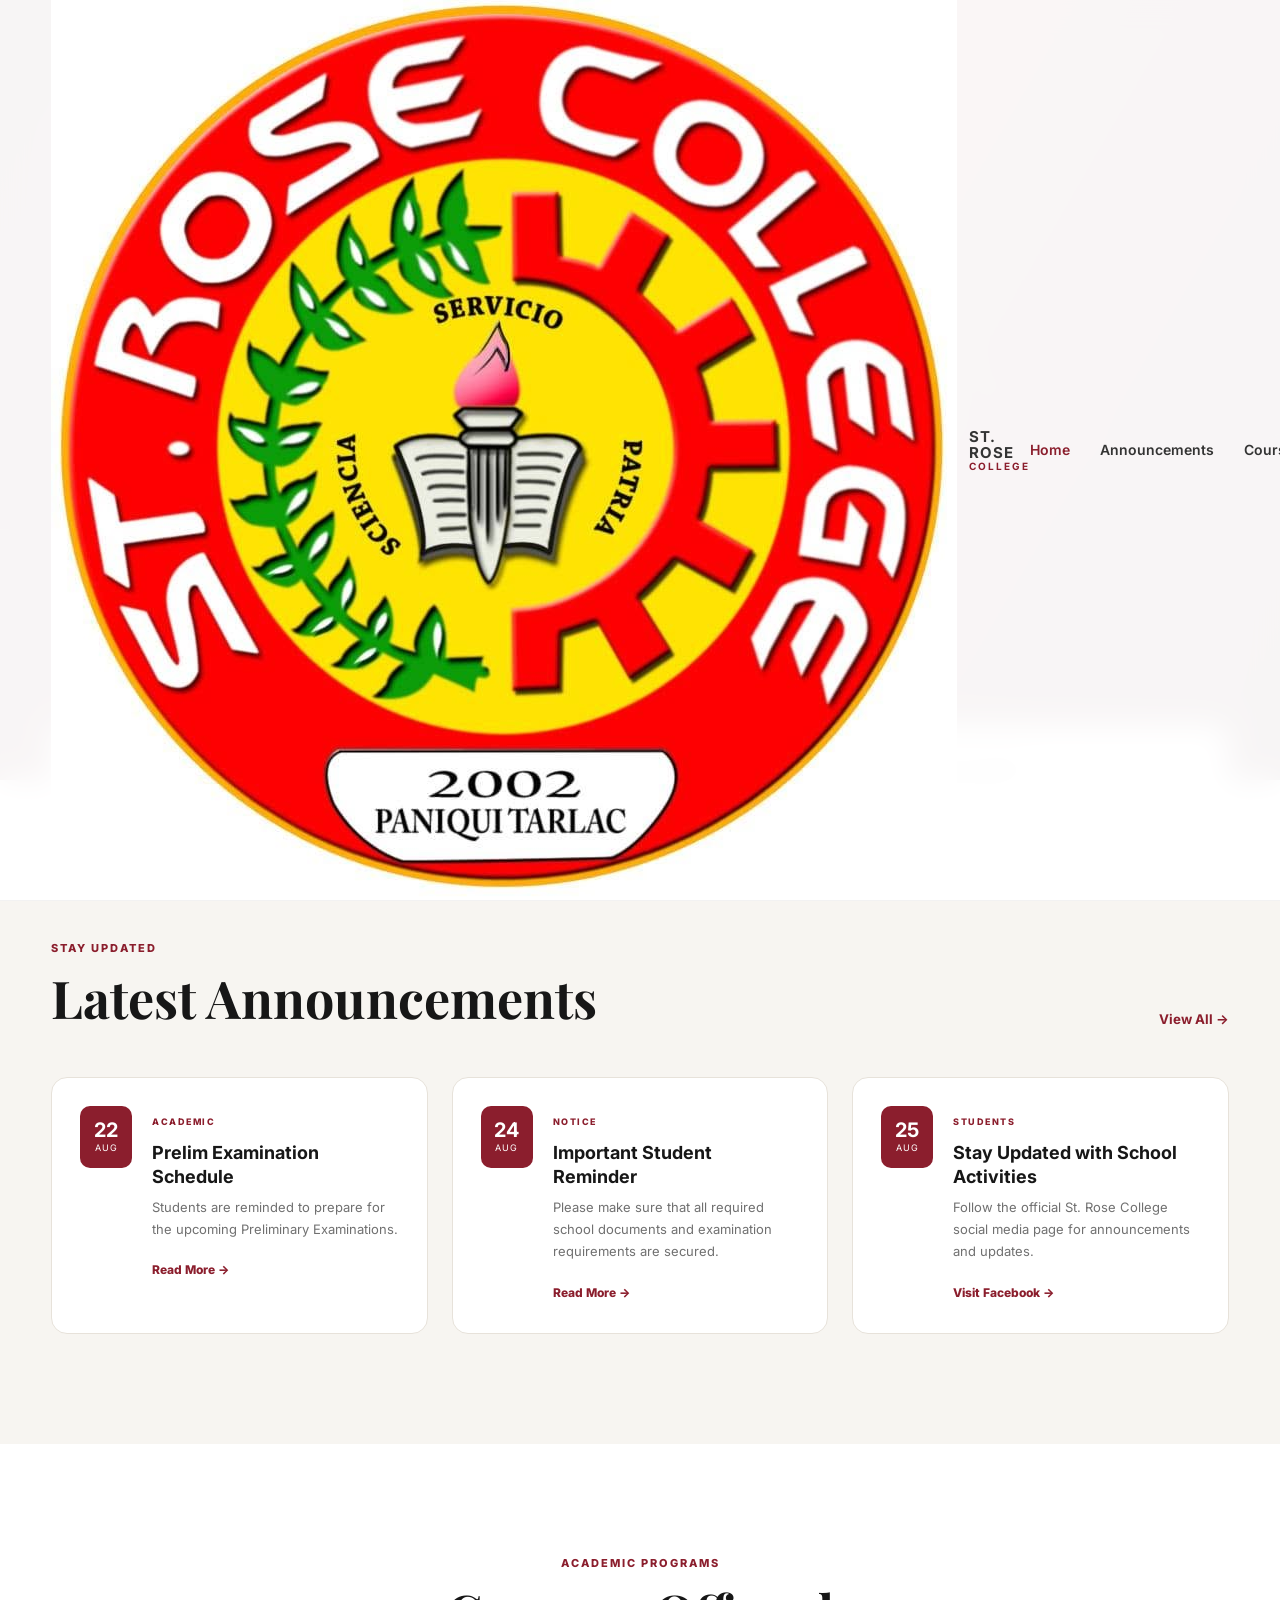
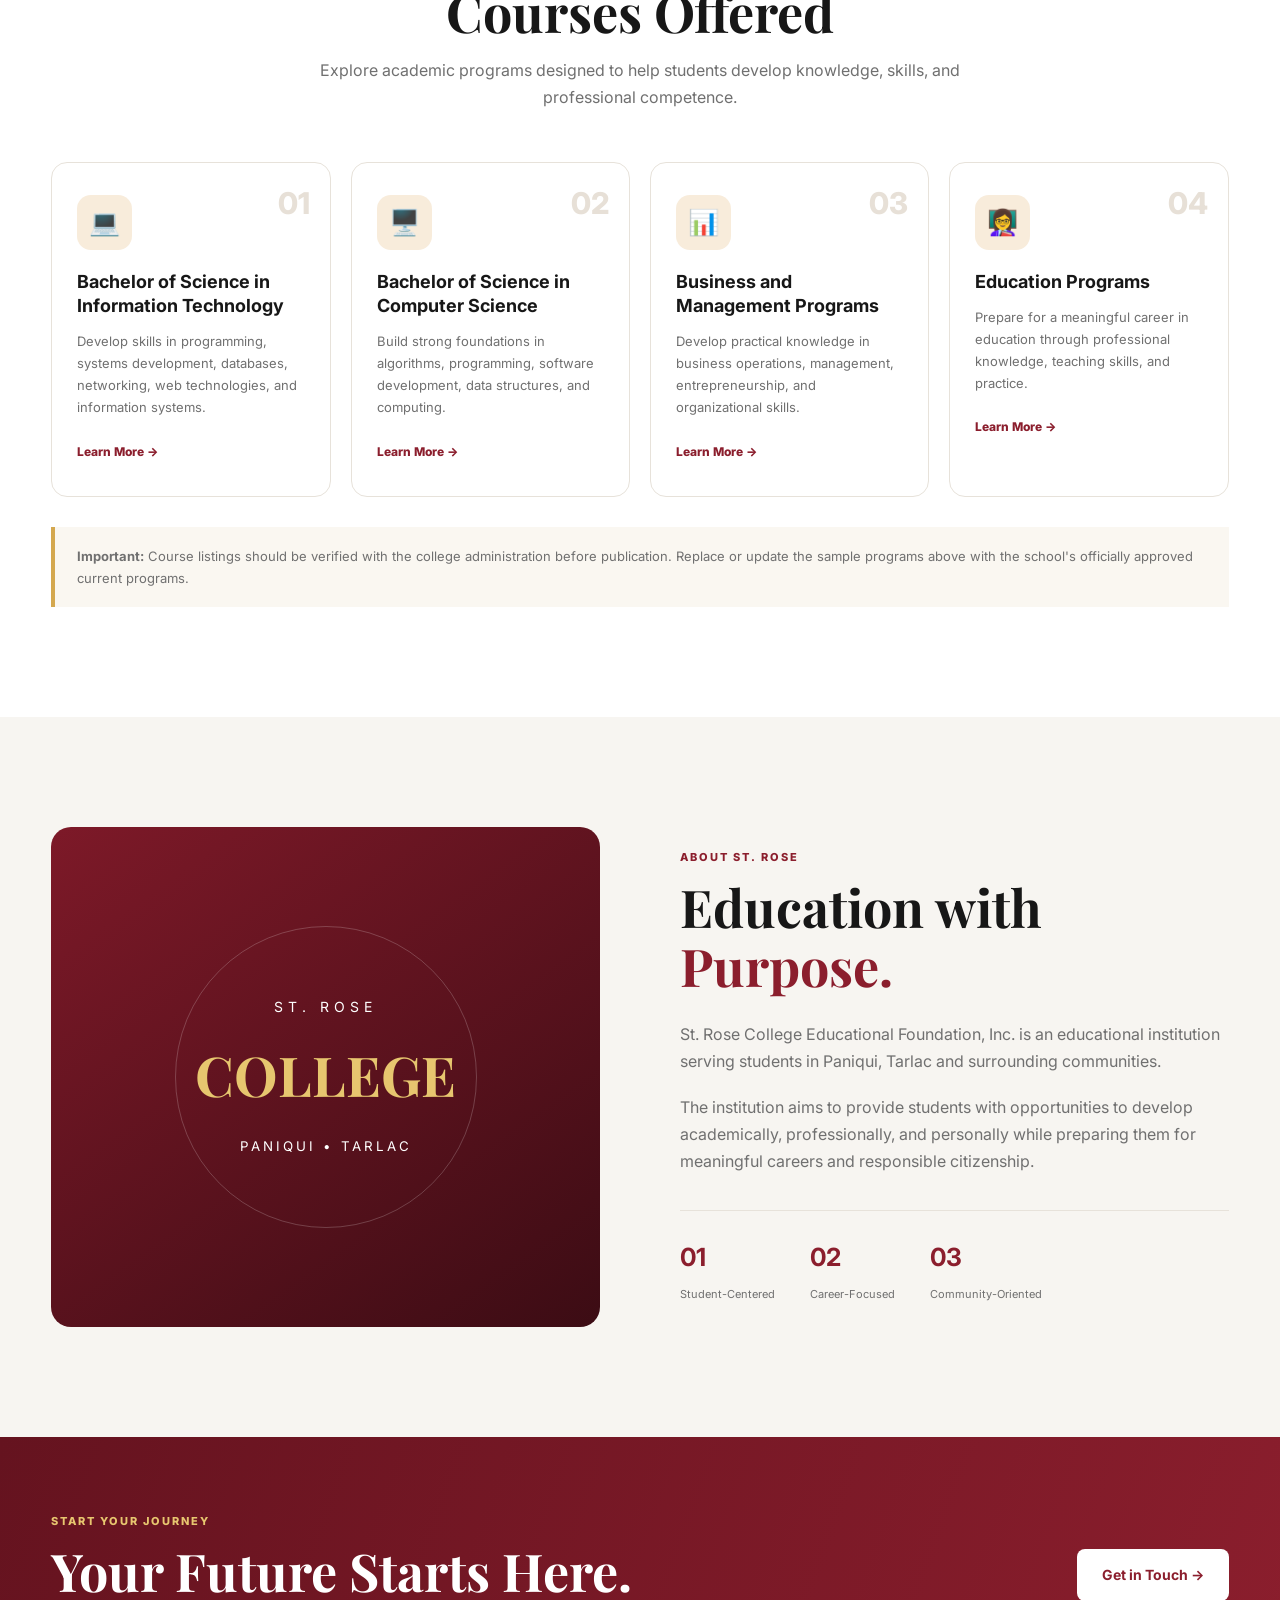
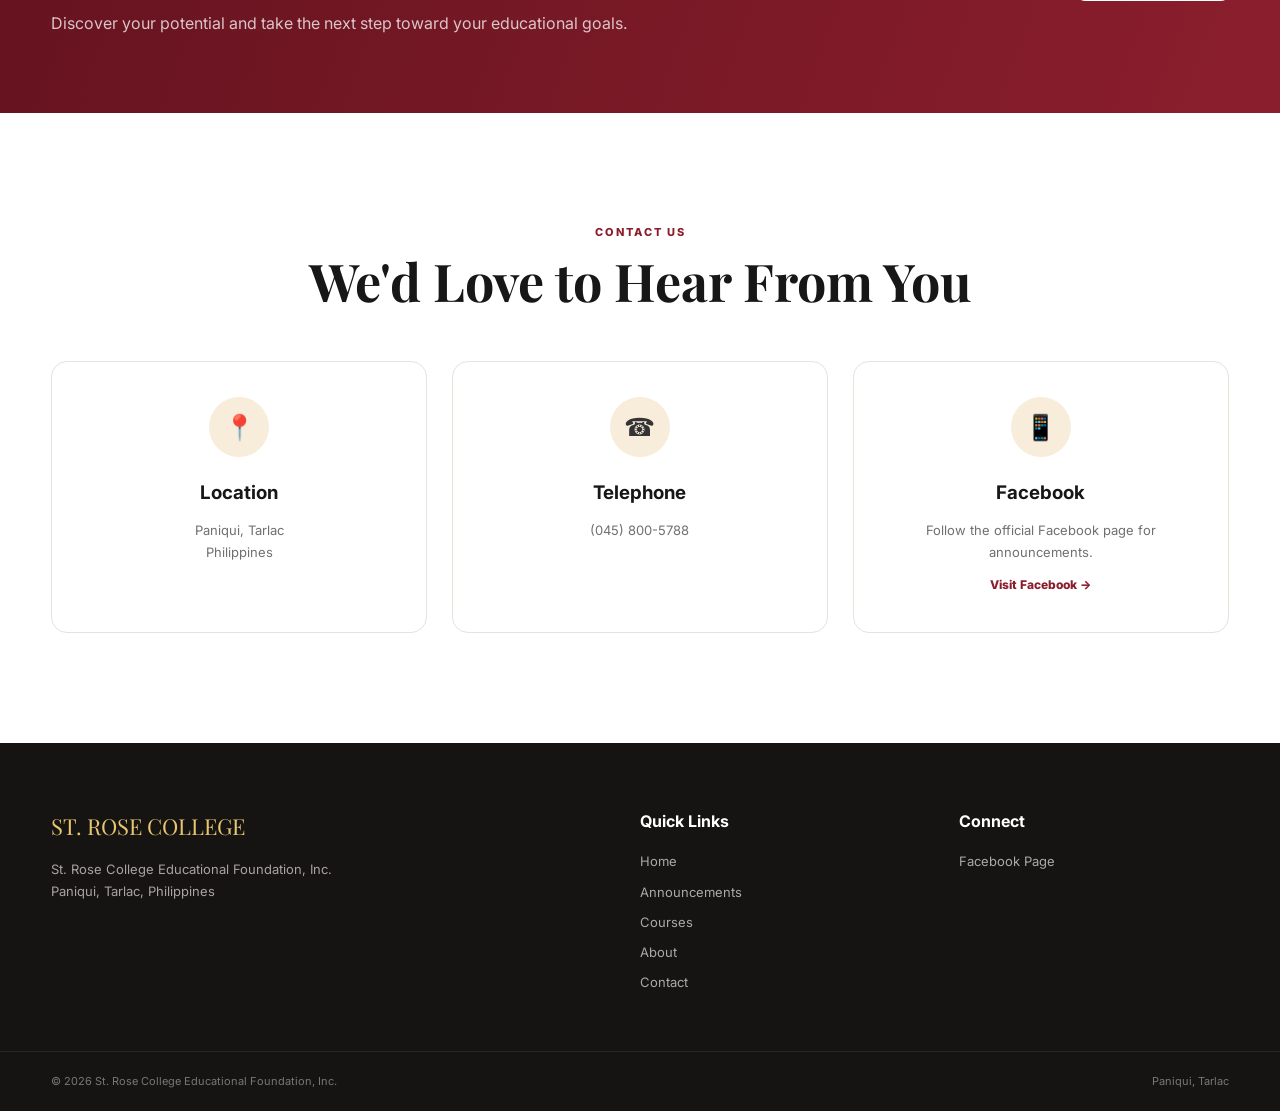
==== commit 2b545475: "Restore index.html content Restored the original content of index.html after accidental removal." ====
--- a/index.html
+++ b/index.html
@@ -33,7 +33,7 @@
         <a href="#home" class="logo">
         
             <img
-                src="st-rose-logo.png"
+                src="st-rose-logo.jpg"
                 alt="St. Rose College Educational Foundation, Inc. Logo"
                 class="college-logo"
             >
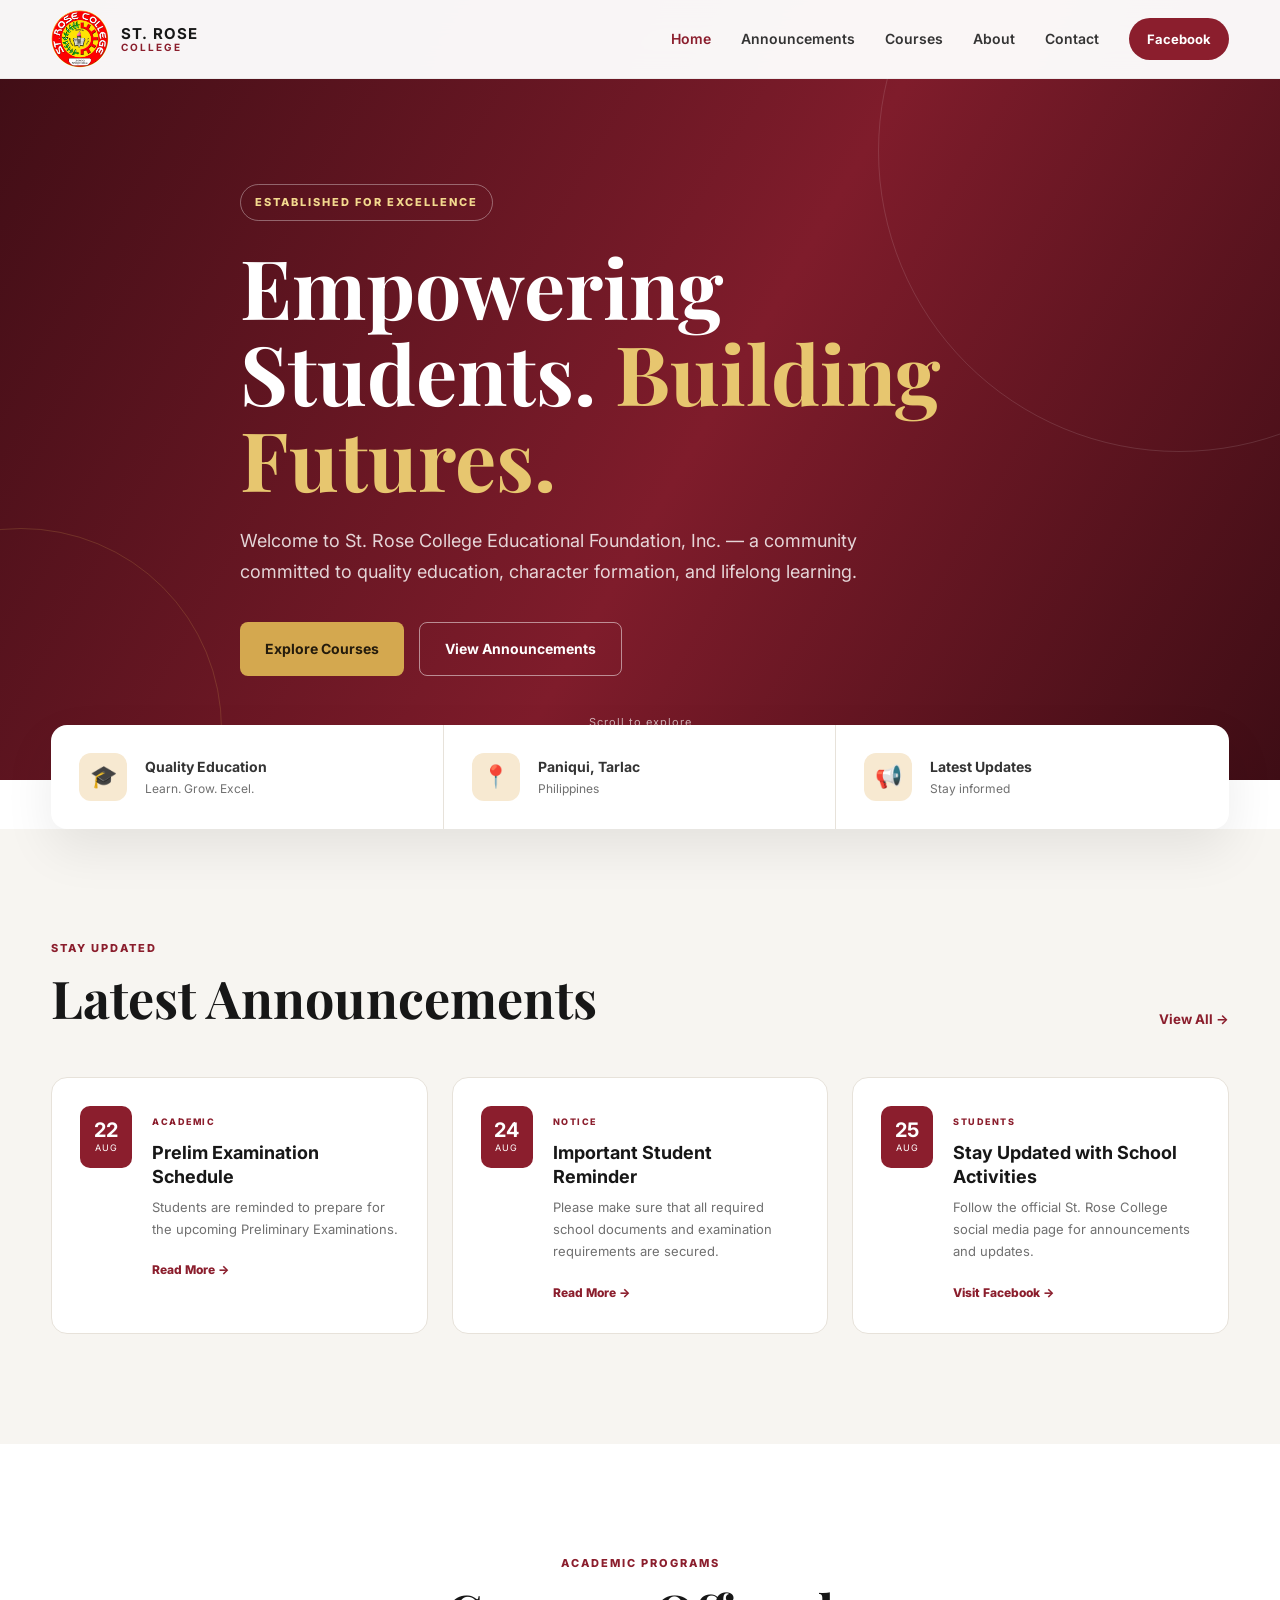
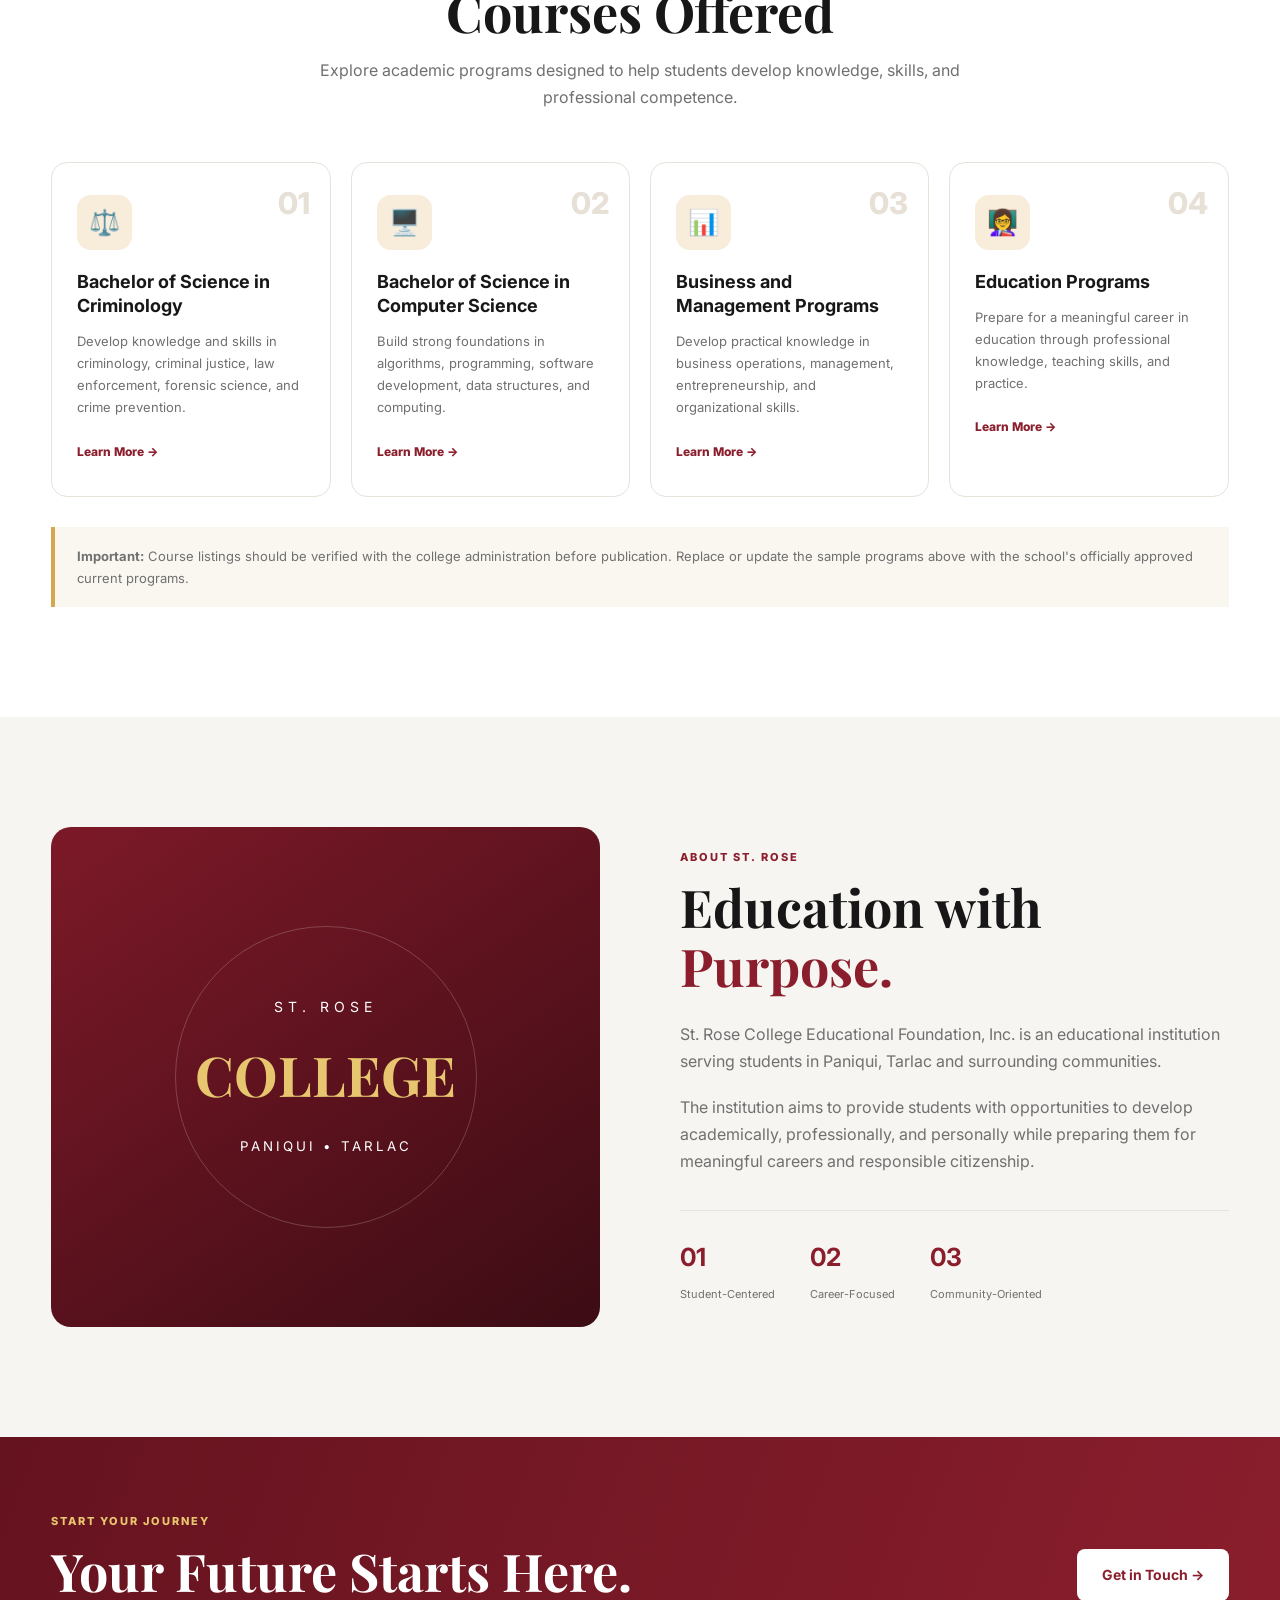
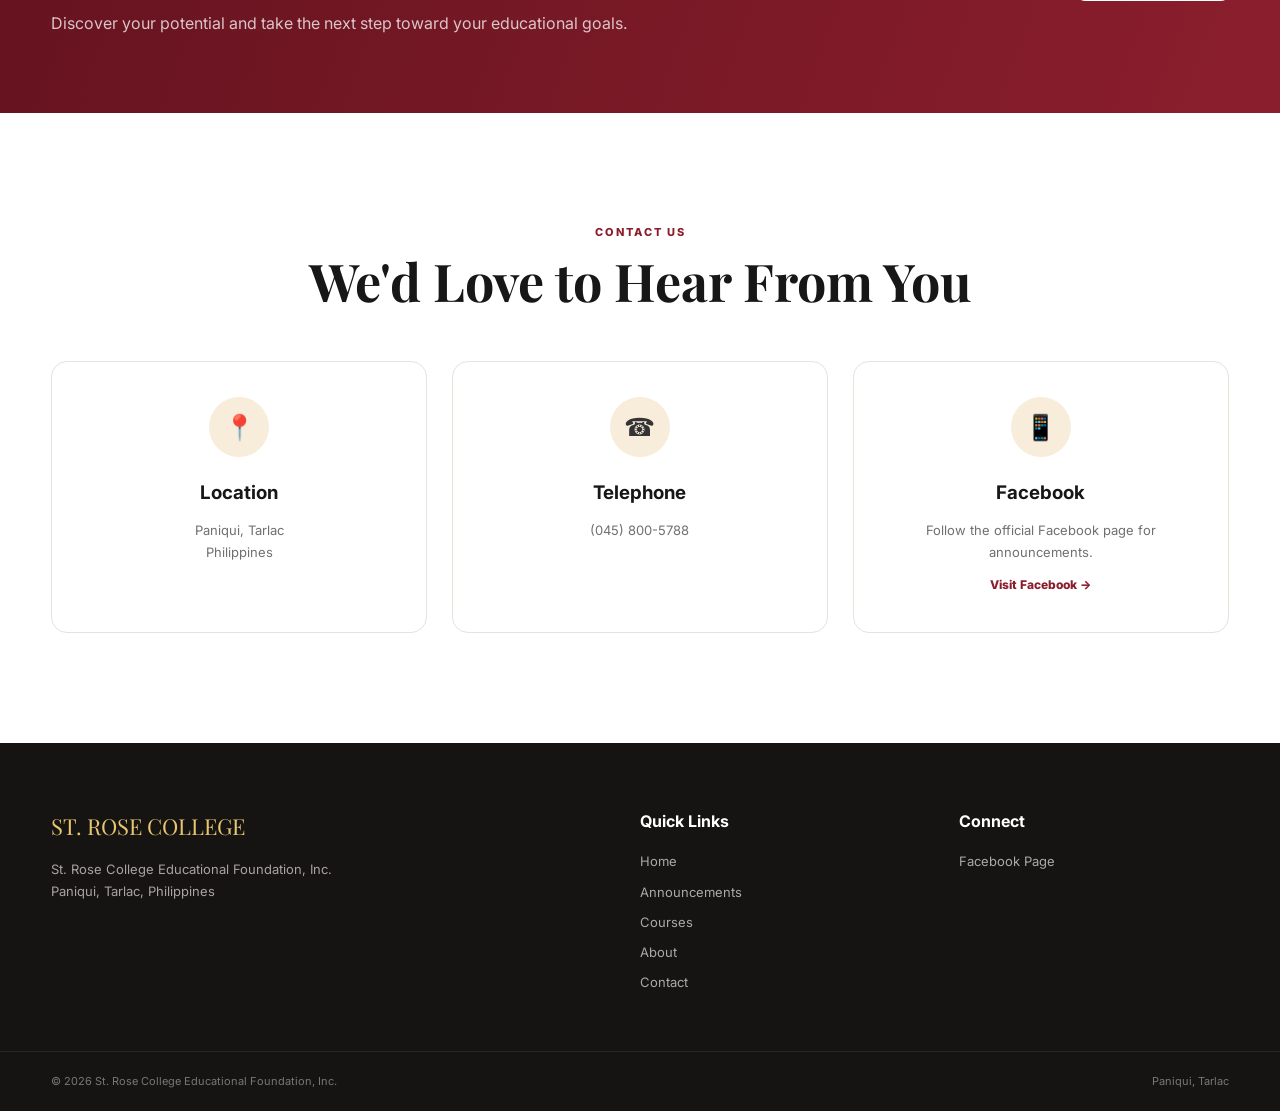
==== commit f5ccaca8: "Update index.html with new course and announcement content The file index.html was updated to includ" ====
--- a/index.html
+++ b/index.html
@@ -332,29 +332,28 @@
             <!-- Course -->
 
             <article class="course-card">
-
+            
                 <div class="course-number">
                     01
                 </div>
-
+            
                 <div class="course-icon">
-                    💻
-                </div>
-
+                    ⚖️
+                </div>
+            
                 <h3>
-                    Bachelor of Science in Information Technology
+                    Bachelor of Science in Criminology
                 </h3>
-
+            
                 <p>
-                    Develop skills in programming, systems development,
-                    databases, networking, web technologies, and
-                    information systems.
+                    Develop knowledge and skills in criminology, criminal justice,
+                    law enforcement, forensic science, and crime prevention.
                 </p>
-
+            
                 <a href="#contact">
                     Learn More →
                 </a>
-
+            
             </article>
 
 
--- a/style.css
+++ b/style.css
@@ -94,44 +94,32 @@
     gap: 12px;
 }
 
-.logo-symbol {
-    width: 45px;
-    height: 45px;
-
-    display: grid;
-    place-items: center;
-
+.college-logo {
+    width: 58px;
+    height: 58px;
+    object-fit: contain;
     border-radius: 50%;
-
-    background: var(--primary);
-
-    color: var(--white);
-
-    font-family: "Playfair Display", serif;
-    font-weight: 800;
-
-    border: 3px solid var(--secondary);
+    display: block;
 }
 
 .logo-text {
     display: flex;
     flex-direction: column;
-
     line-height: 1.05;
 }
 
 .logo-text strong {
     font-size: 15px;
     letter-spacing: 1px;
+    color: #171717;
 }
 
 .logo-text span {
-    color: var(--primary);
+    color: #8b1e2d;
     font-size: 10px;
     letter-spacing: 2px;
     font-weight: 700;
 }
-
 
 /* NAVIGATION */
 
@@ -1283,5 +1271,17 @@
         flex-direction: column;
         gap: 5px;
     }
-
-}+       .college-logo {
+        width: 48px;
+        height: 48px;
+    }
+
+    .logo-text strong {
+        font-size: 13px;
+    }
+
+    .logo-text span {
+        font-size: 8px;
+    }
+
+}
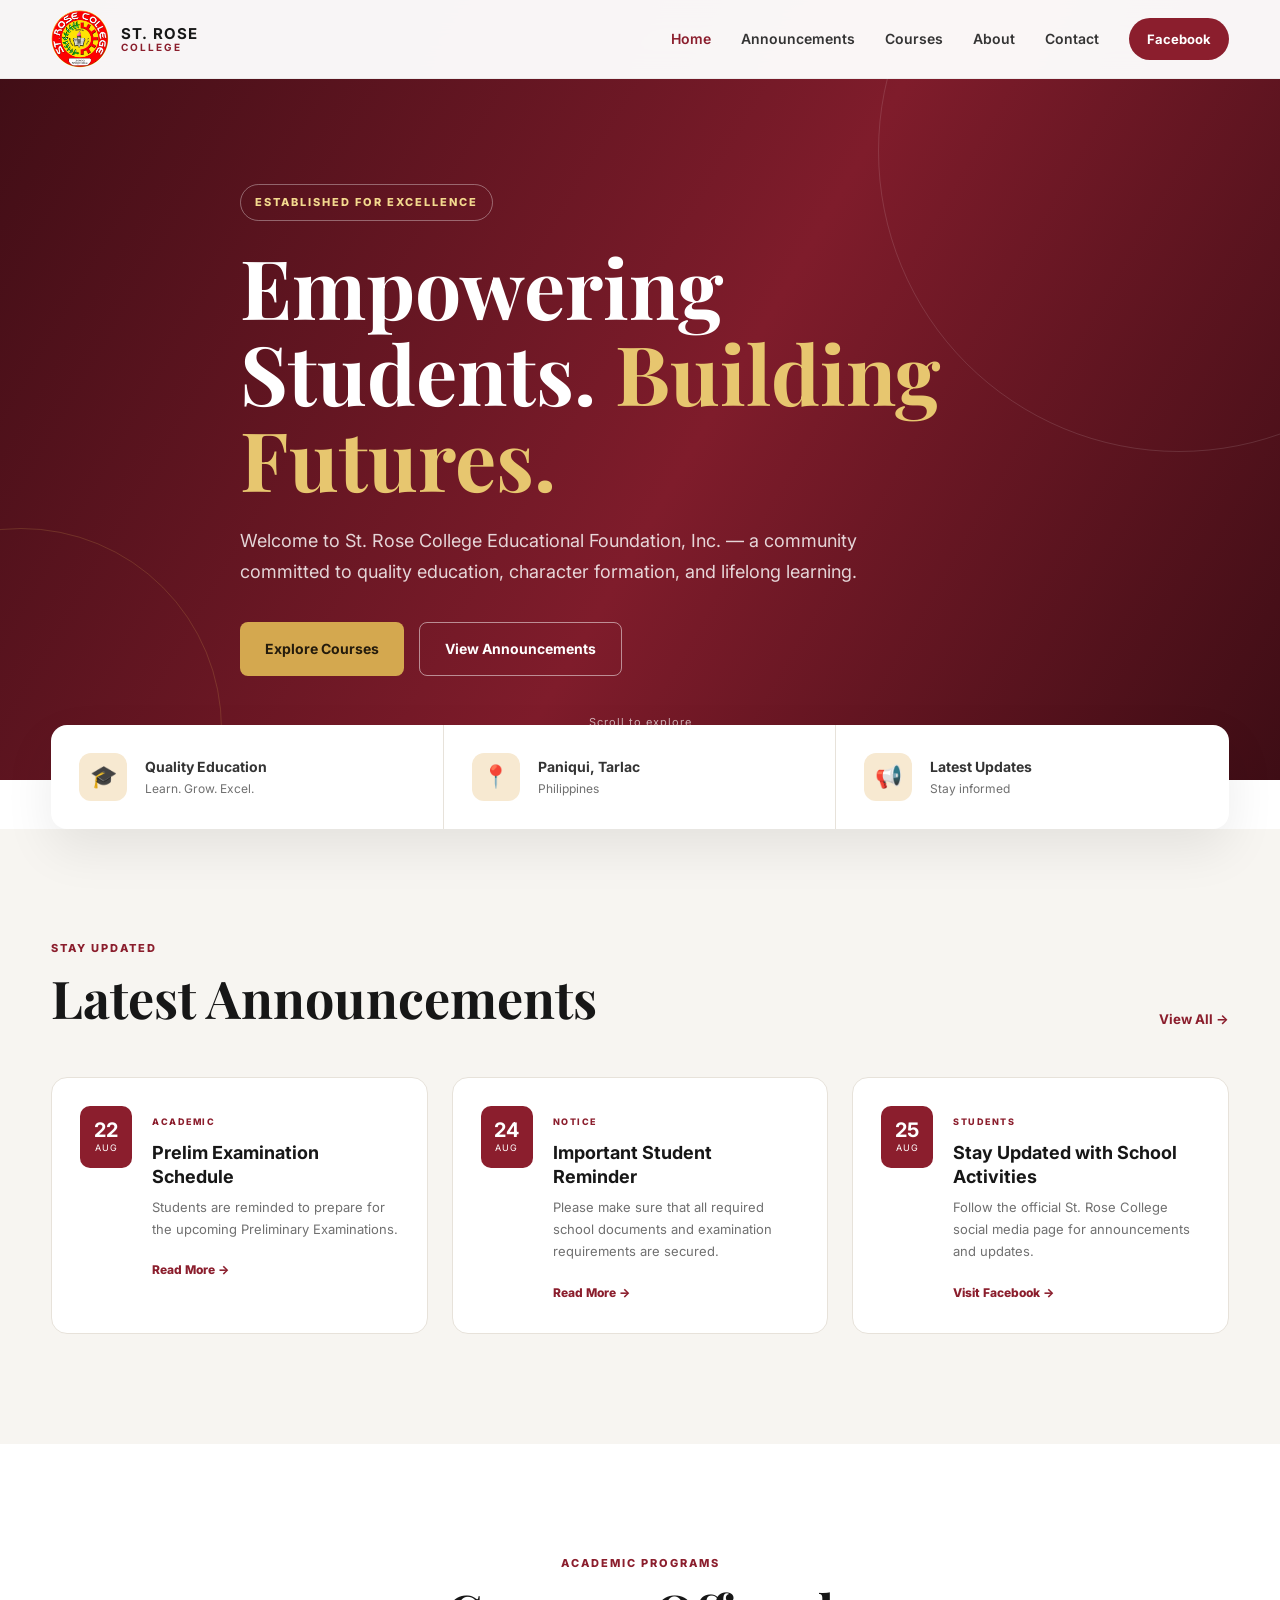
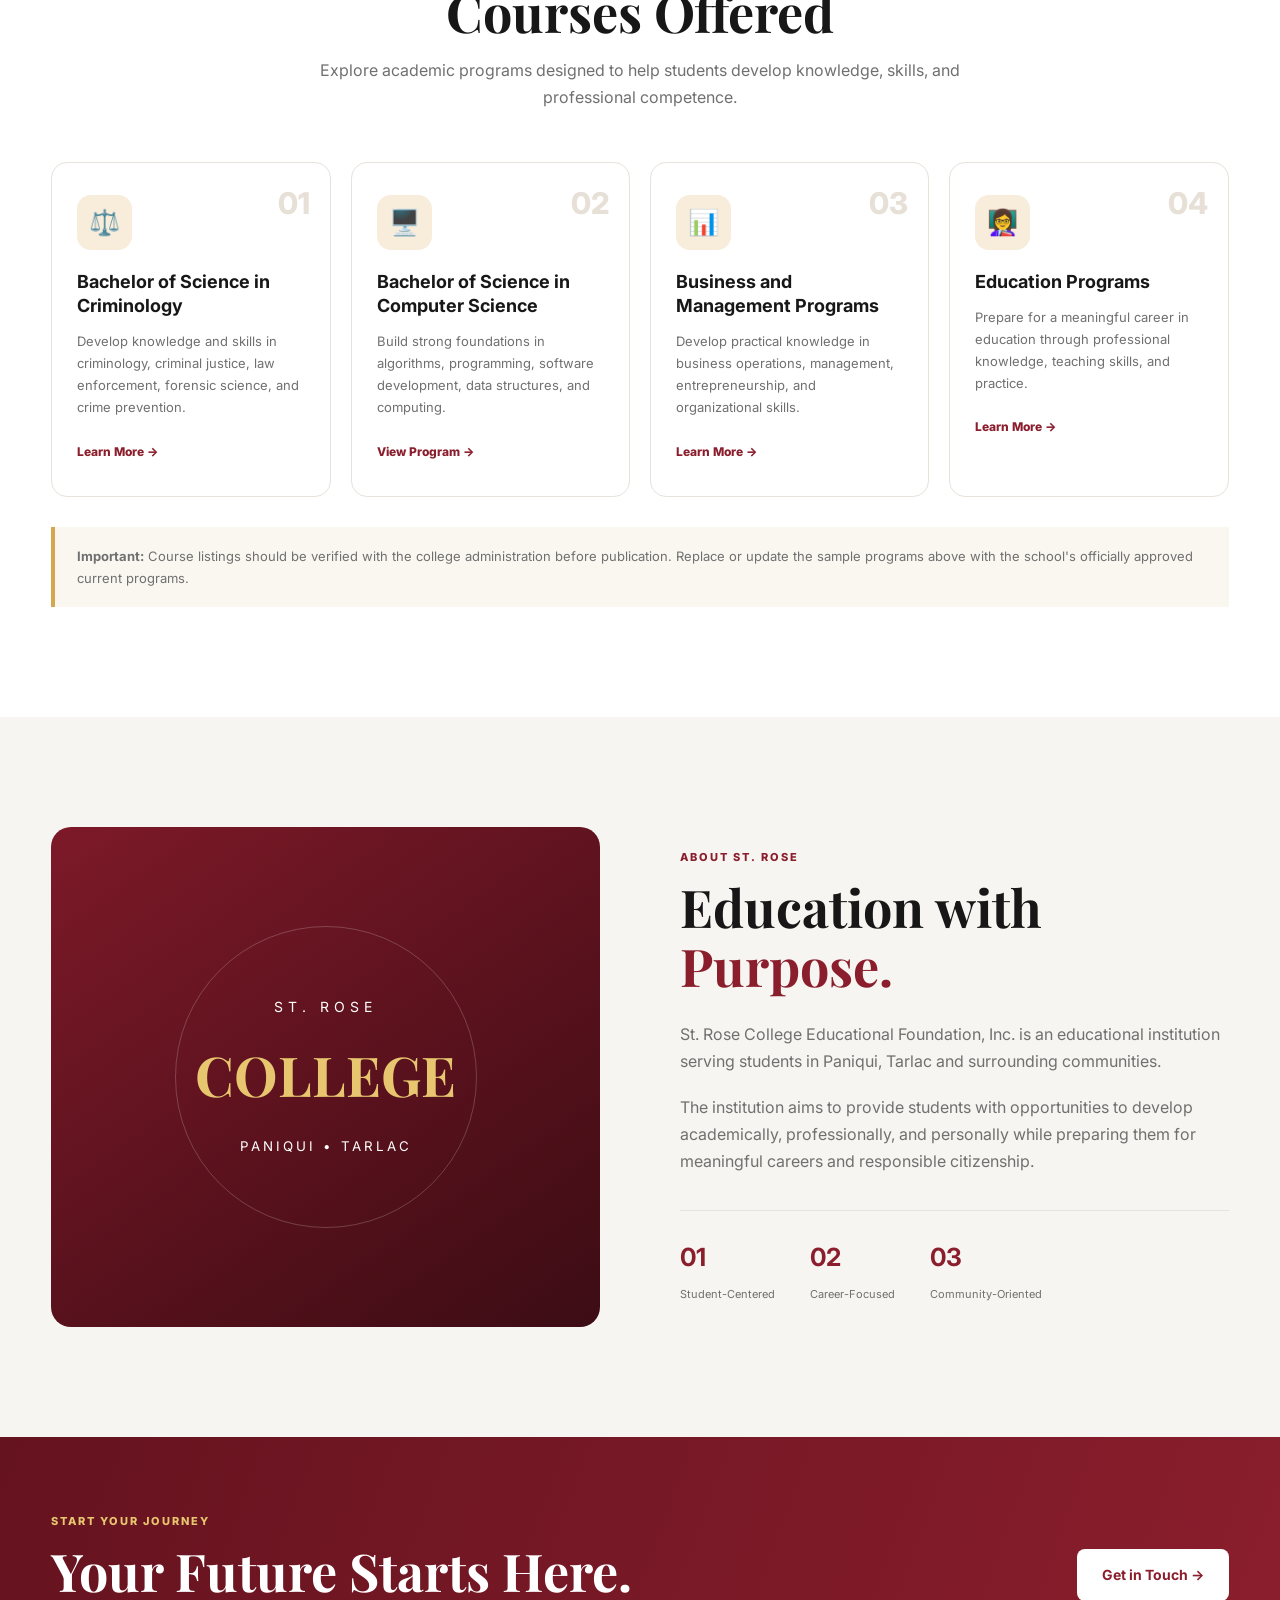
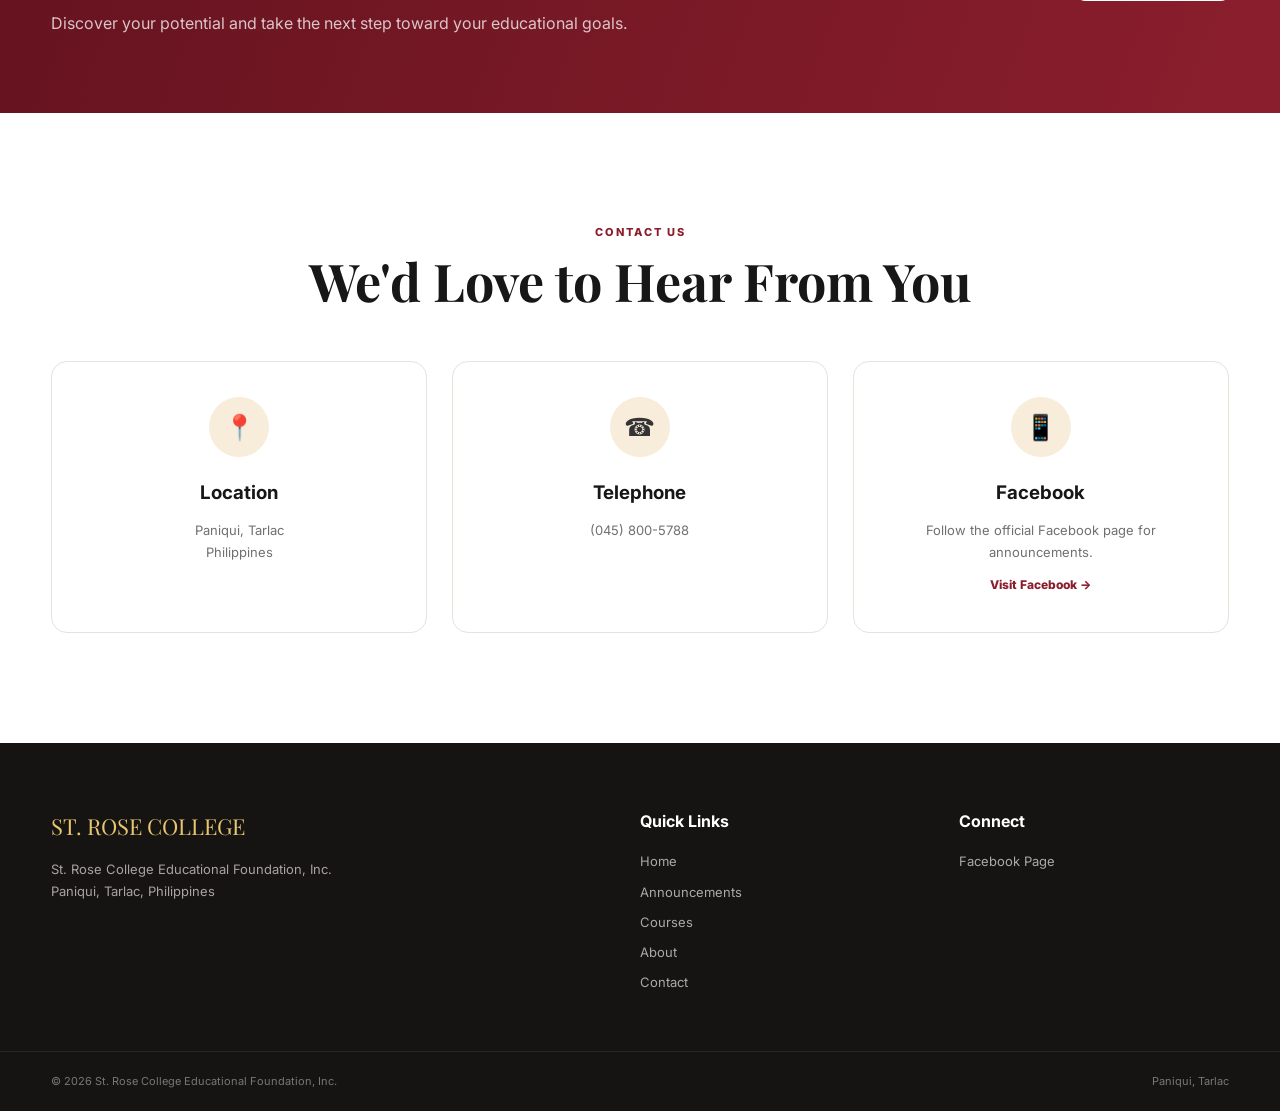
==== commit f15f804e: "Fix HTML encoding issues in index.html" ====
--- a/index.html
+++ b/index.html
@@ -358,28 +358,28 @@
 
 
             <article class="course-card">
-
+            
                 <div class="course-number">
                     02
                 </div>
-
+            
                 <div class="course-icon">
                     🖥️
                 </div>
-
+            
                 <h3>
                     Bachelor of Science in Computer Science
                 </h3>
-
+            
                 <p>
                     Build strong foundations in algorithms, programming,
                     software development, data structures, and computing.
                 </p>
-
-                <a href="#contact">
-                    Learn More →
+            
+                <a href="computer-science.html" class="course-link">
+                    View Program →
                 </a>
-
+            
             </article>
 
 
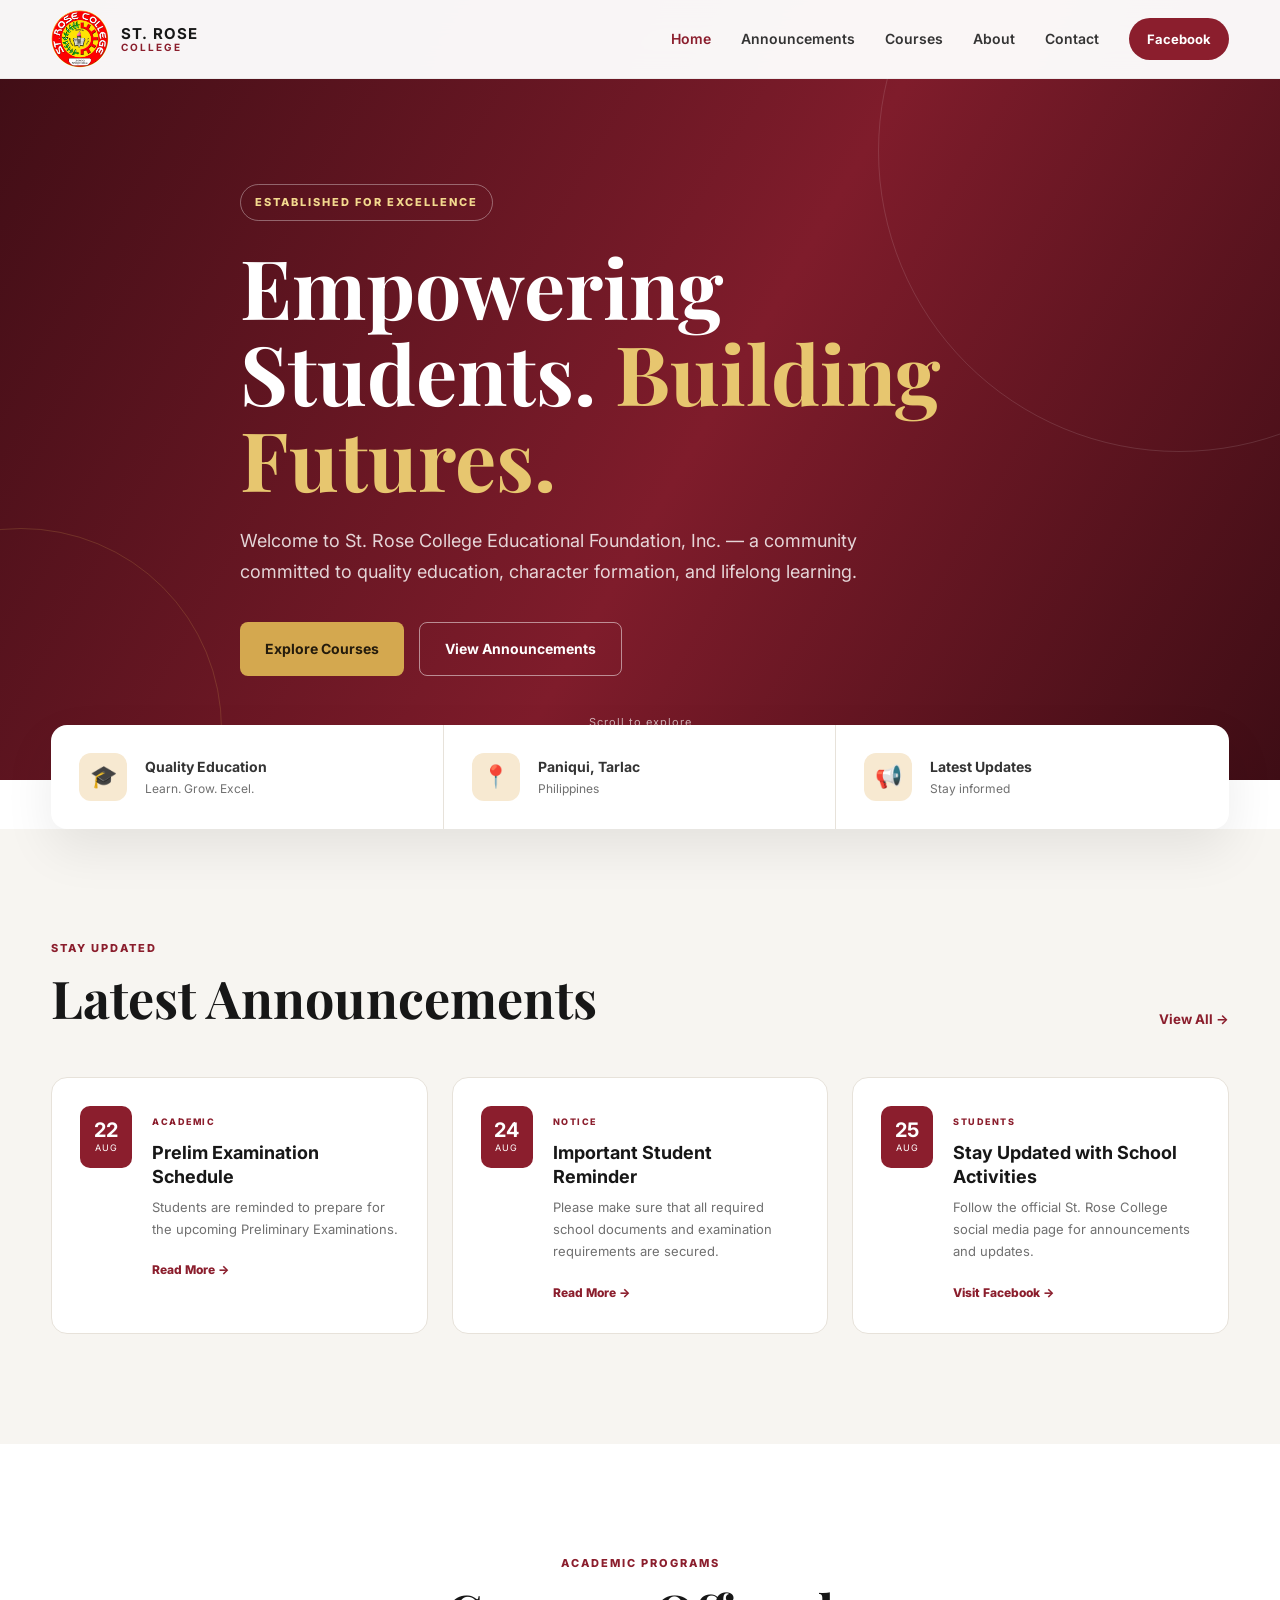
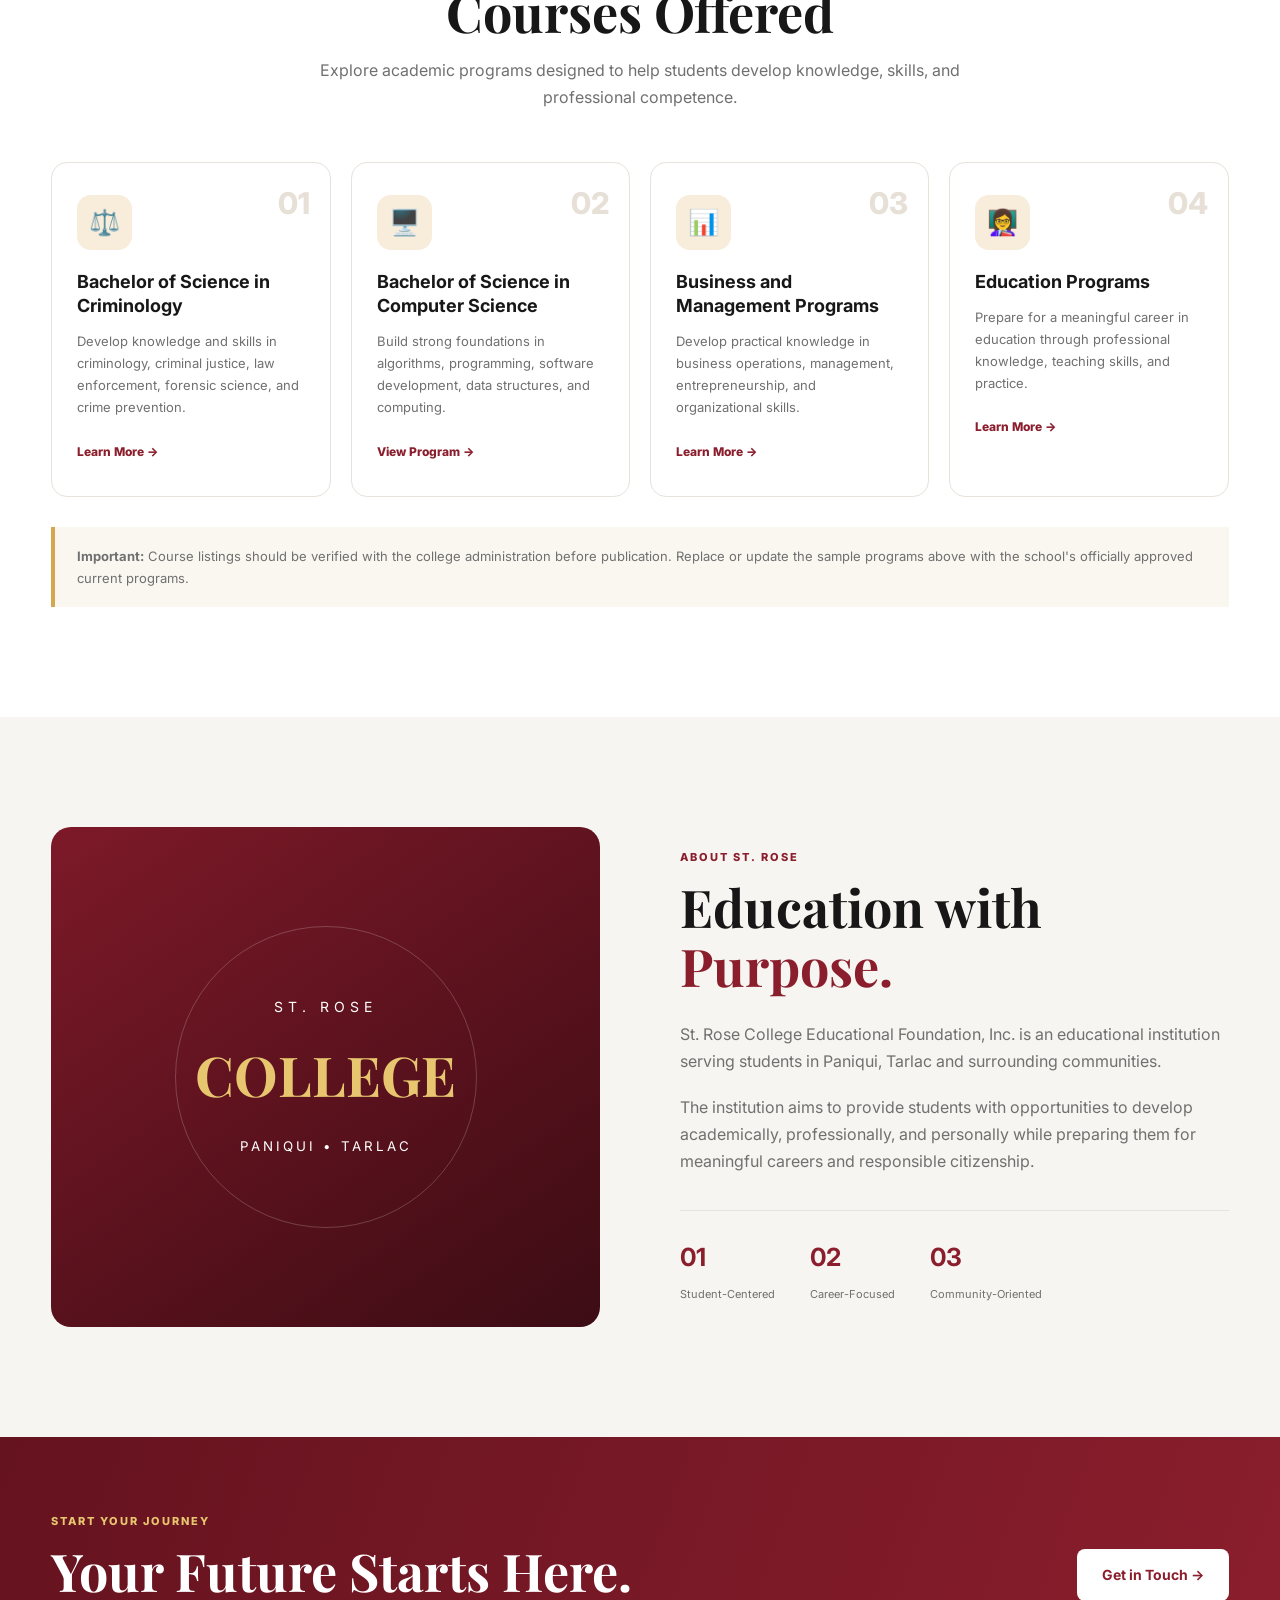
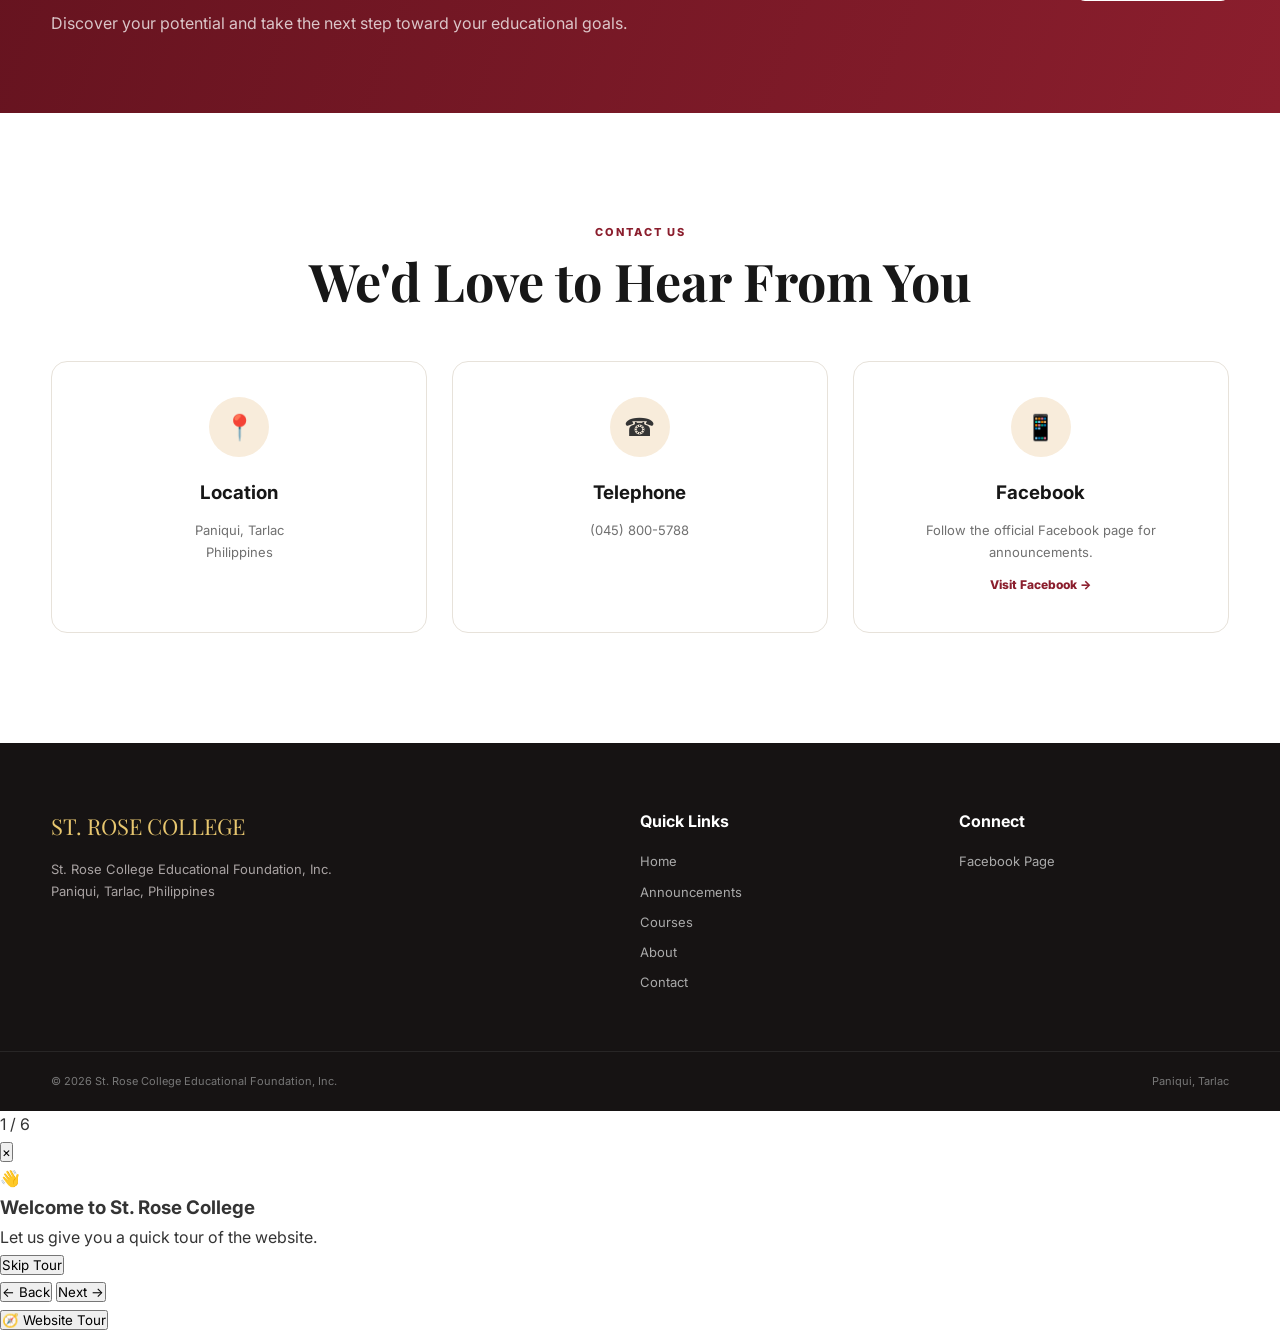
==== commit 7cd12d96: "Update fmt.Println message from 'Hello' to 'Goodbye'" ====
--- a/index.html
+++ b/index.html
@@ -26,7 +26,7 @@
 
 <!-- ================= HEADER ================= -->
 
-<header class="header">
+<header class="header" data-tour="header">
 
     <div class="container nav-container">
 
@@ -74,7 +74,11 @@
 
 <!-- ================= HERO ================= -->
 
-<section class="hero" id="home">
+<section
+    class="hero"
+    id="home"
+    data-tour="hero"
+>
 
     <div class="hero-overlay"></div>
 
@@ -163,7 +167,11 @@
 
 <!-- ================= ANNOUNCEMENTS ================= -->
 
-<section class="section announcements" id="announcements">
+<section
+    class="section announcements"
+    id="announcements"
+    data-tour="announcements"
+>
 
     <div class="container">
 
@@ -305,7 +313,11 @@
 
 <!-- ================= COURSES ================= -->
 
-<section class="section courses-section" id="courses">
+<section
+    class="section courses-section"
+    id="courses"
+    data-tour="courses"
+>
 
     <div class="container">
 
@@ -561,7 +573,11 @@
 
 <!-- ================= CONTACT ================= -->
 
-<section class="section contact-section" id="contact">
+<section
+    class="section contact-section"
+    id="contact"
+    data-tour="contact"
+>
 
     <div class="container">
 
@@ -753,6 +769,89 @@
 
 
 <script src="script.js"></script>
+<!-- =====================================================
+     WEBSITE GUIDED TOUR
+===================================================== -->
+
+<div id="tourOverlay" class="tour-overlay">
+
+    <div id="tourHighlight" class="tour-highlight"></div>
+
+    <div id="tourTooltip" class="tour-tooltip">
+
+        <div class="tour-progress">
+            <span id="tourStepNumber">1</span>
+            /
+            <span id="tourTotalSteps">6</span>
+        </div>
+
+        <button
+            id="tourClose"
+            class="tour-close"
+            aria-label="Close tour"
+        >
+            ×
+        </button>
+
+        <div class="tour-icon" id="tourIcon">
+            👋
+        </div>
+
+        <h3 id="tourTitle">
+            Welcome to St. Rose College
+        </h3>
+
+        <p id="tourDescription">
+            Let us give you a quick tour of the website.
+        </p>
+
+        <div class="tour-actions">
+
+            <button
+                id="tourSkip"
+                class="tour-skip"
+            >
+                Skip Tour
+            </button>
+
+            <div class="tour-navigation">
+
+                <button
+                    id="tourBack"
+                    class="tour-btn tour-back"
+                >
+                    ← Back
+                </button>
+
+                <button
+                    id="tourNext"
+                    class="tour-btn tour-next"
+                >
+                    Next →
+                </button>
+
+            </div>
+
+        </div>
+
+    </div>
+
+</div>
+
+
+<!-- Start Tour Button -->
+
+<button
+    id="startTour"
+    class="start-tour"
+    title="Take a website tour"
+>
+    🧭
+    <span>Website Tour</span>
+</button>
+
+
+<script src="script.js"></script>
 
 </body>
 </html>
--- a/style.css
+++ b/style.css
@@ -1285,3 +1285,414 @@
     }
 
 }
+
+/* =========================================
+   PROGRAM PAGE
+   ========================================= */
+
+.program-hero {
+    padding: 180px 0 100px;
+
+    background:
+        linear-gradient(
+            120deg,
+            #3e0d15,
+            #8b1e2d
+        );
+
+    color: white;
+}
+
+.program-hero h1 {
+    max-width: 850px;
+
+    font-family: "Playfair Display", serif;
+
+    font-size: clamp(42px, 6vw, 70px);
+
+    line-height: 1.1;
+
+    margin-bottom: 25px;
+}
+
+.program-hero h1 span {
+    color: #e7c66f;
+}
+
+.program-hero p {
+    max-width: 700px;
+
+    color: rgba(255,255,255,.8);
+
+    font-size: 17px;
+}
+
+
+/* PROGRAM LAYOUT */
+
+.program-grid {
+    display: grid;
+
+    grid-template-columns: 2fr 1fr;
+
+    gap: 70px;
+
+    align-items: start;
+}
+
+.program-content h2 {
+    font-family: "Playfair Display", serif;
+
+    color: var(--dark);
+
+    font-size: 35px;
+
+    line-height: 1.2;
+
+    margin-bottom: 20px;
+}
+
+.program-content > p {
+    color: var(--muted);
+
+    margin-bottom: 20px;
+}
+
+.program-subtitle {
+    margin-top: 55px;
+}
+
+
+/* LEARNING CARDS */
+
+.learning-grid {
+    display: grid;
+
+    grid-template-columns: repeat(2, 1fr);
+
+    gap: 18px;
+}
+
+.learning-card {
+    padding: 25px;
+
+    border: 1px solid var(--border);
+
+    border-radius: 14px;
+
+    transition: .3s;
+}
+
+.learning-card:hover {
+    transform: translateY(-5px);
+
+    box-shadow: var(--shadow);
+
+    border-color: #d9b866;
+}
+
+.learning-card span {
+    color: var(--secondary);
+
+    font-weight: 800;
+
+    font-size: 13px;
+}
+
+.learning-card h3 {
+    margin: 7px 0;
+
+    color: var(--dark);
+
+    font-size: 17px;
+}
+
+.learning-card p {
+    color: var(--muted);
+
+    font-size: 13px;
+}
+
+
+/* CAREER LIST */
+
+.career-list {
+    display: grid;
+
+    grid-template-columns: repeat(2, 1fr);
+
+    gap: 12px 30px;
+
+    padding: 0;
+
+    list-style: none;
+}
+
+.career-list li {
+    padding: 13px 16px;
+
+    background: #faf7f1;
+
+    border-left: 3px solid var(--secondary);
+
+    font-size: 13px;
+
+    font-weight: 600;
+}
+
+
+/* SIDEBAR */
+
+.program-sidebar {
+    position: sticky;
+
+    top: 110px;
+}
+
+.program-card {
+    padding: 30px;
+
+    margin-bottom: 20px;
+
+    background: white;
+
+    border: 1px solid var(--border);
+
+    border-radius: 16px;
+
+    box-shadow: 0 10px 35px rgba(0,0,0,.05);
+}
+
+.program-card-icon {
+    width: 65px;
+    height: 65px;
+
+    display: grid;
+
+    place-items: center;
+
+    background: #f8ecdb;
+
+    border-radius: 15px;
+
+    font-size: 28px;
+
+    margin-bottom: 20px;
+}
+
+.program-card h3 {
+    color: var(--dark);
+
+    font-size: 21px;
+
+    margin-bottom: 10px;
+}
+
+.program-card p {
+    color: var(--muted);
+
+    font-size: 13px;
+
+    margin-bottom: 20px;
+}
+
+.program-card .btn {
+    width: 100%;
+}
+
+.course-link {
+    color: var(--primary);
+
+    font-size: 13px;
+
+    font-weight: 800;
+}
+
+
+/* MOBILE */
+
+@media (max-width: 800px) {
+
+    .program-grid {
+        grid-template-columns: 1fr;
+
+        gap: 40px;
+    }
+
+    .program-sidebar {
+        position: static;
+    }
+
+}
+
+
+@media (max-width: 600px) {
+
+    .program-hero {
+        padding: 150px 0 80px;
+    }
+
+    .learning-grid {
+        grid-template-columns: 1fr;
+    }
+
+    .career-list {
+        grid-template-columns: 1fr;
+    }
+
+}
+
+/* =========================================
+   FACULTY
+========================================= */
+
+.faculty-section {
+    background: #f7f5f1;
+}
+
+.faculty-grid {
+    display: grid;
+    grid-template-columns: repeat(3, 1fr);
+    gap: 25px;
+}
+
+.faculty-card {
+    background: #ffffff;
+    border: 1px solid var(--border);
+    border-radius: 18px;
+    overflow: hidden;
+    transition: 0.3s;
+}
+
+.faculty-card:hover {
+    transform: translateY(-8px);
+    box-shadow: var(--shadow);
+}
+
+
+/* FACULTY PHOTO */
+
+.faculty-photo {
+    width: 100%;
+    height: 300px;
+    background: #eee;
+    overflow: hidden;
+}
+
+.faculty-photo img {
+    width: 100%;
+    height: 100%;
+
+    display: block;
+
+    object-fit: cover;
+
+    object-position: center top;
+
+    transition: transform 0.4s ease;
+}
+
+.faculty-card:hover .faculty-photo img {
+    transform: scale(1.05);
+}
+
+
+/* FACULTY INFORMATION */
+
+.faculty-info {
+    padding: 28px;
+}
+
+.faculty-role {
+    display: block;
+
+    color: var(--primary);
+
+    font-size: 9px;
+
+    font-weight: 800;
+
+    letter-spacing: 1.5px;
+
+    margin-bottom: 7px;
+}
+
+.faculty-info h3 {
+    color: var(--dark);
+
+    font-family: "Playfair Display", serif;
+
+    font-size: 25px;
+
+    margin-bottom: 3px;
+}
+
+.faculty-position {
+    color: var(--secondary) !important;
+
+    font-size: 13px !important;
+
+    font-weight: 700;
+
+    margin-bottom: 12px !important;
+}
+
+.faculty-info > p {
+    color: var(--muted);
+
+    font-size: 13px;
+
+    line-height: 1.7;
+}
+
+
+/* FACULTY SKILLS */
+
+.faculty-skills {
+    display: flex;
+
+    flex-wrap: wrap;
+
+    gap: 7px;
+
+    margin-top: 15px;
+}
+
+.faculty-skills span {
+    padding: 5px 9px;
+
+    border-radius: 20px;
+
+    background: #f1e5d0;
+
+    color: var(--primary);
+
+    font-size: 9px;
+
+    font-weight: 700;
+}
+
+
+/* =========================================
+   FACULTY RESPONSIVE
+========================================= */
+
+@media (max-width: 1000px) {
+
+    .faculty-grid {
+        grid-template-columns: 1fr 1fr;
+    }
+
+}
+
+@media (max-width: 650px) {
+
+    .faculty-grid {
+        grid-template-columns: 1fr;
+    }
+
+    .faculty-photo {
+        height: 350px;
+    }
+
+}
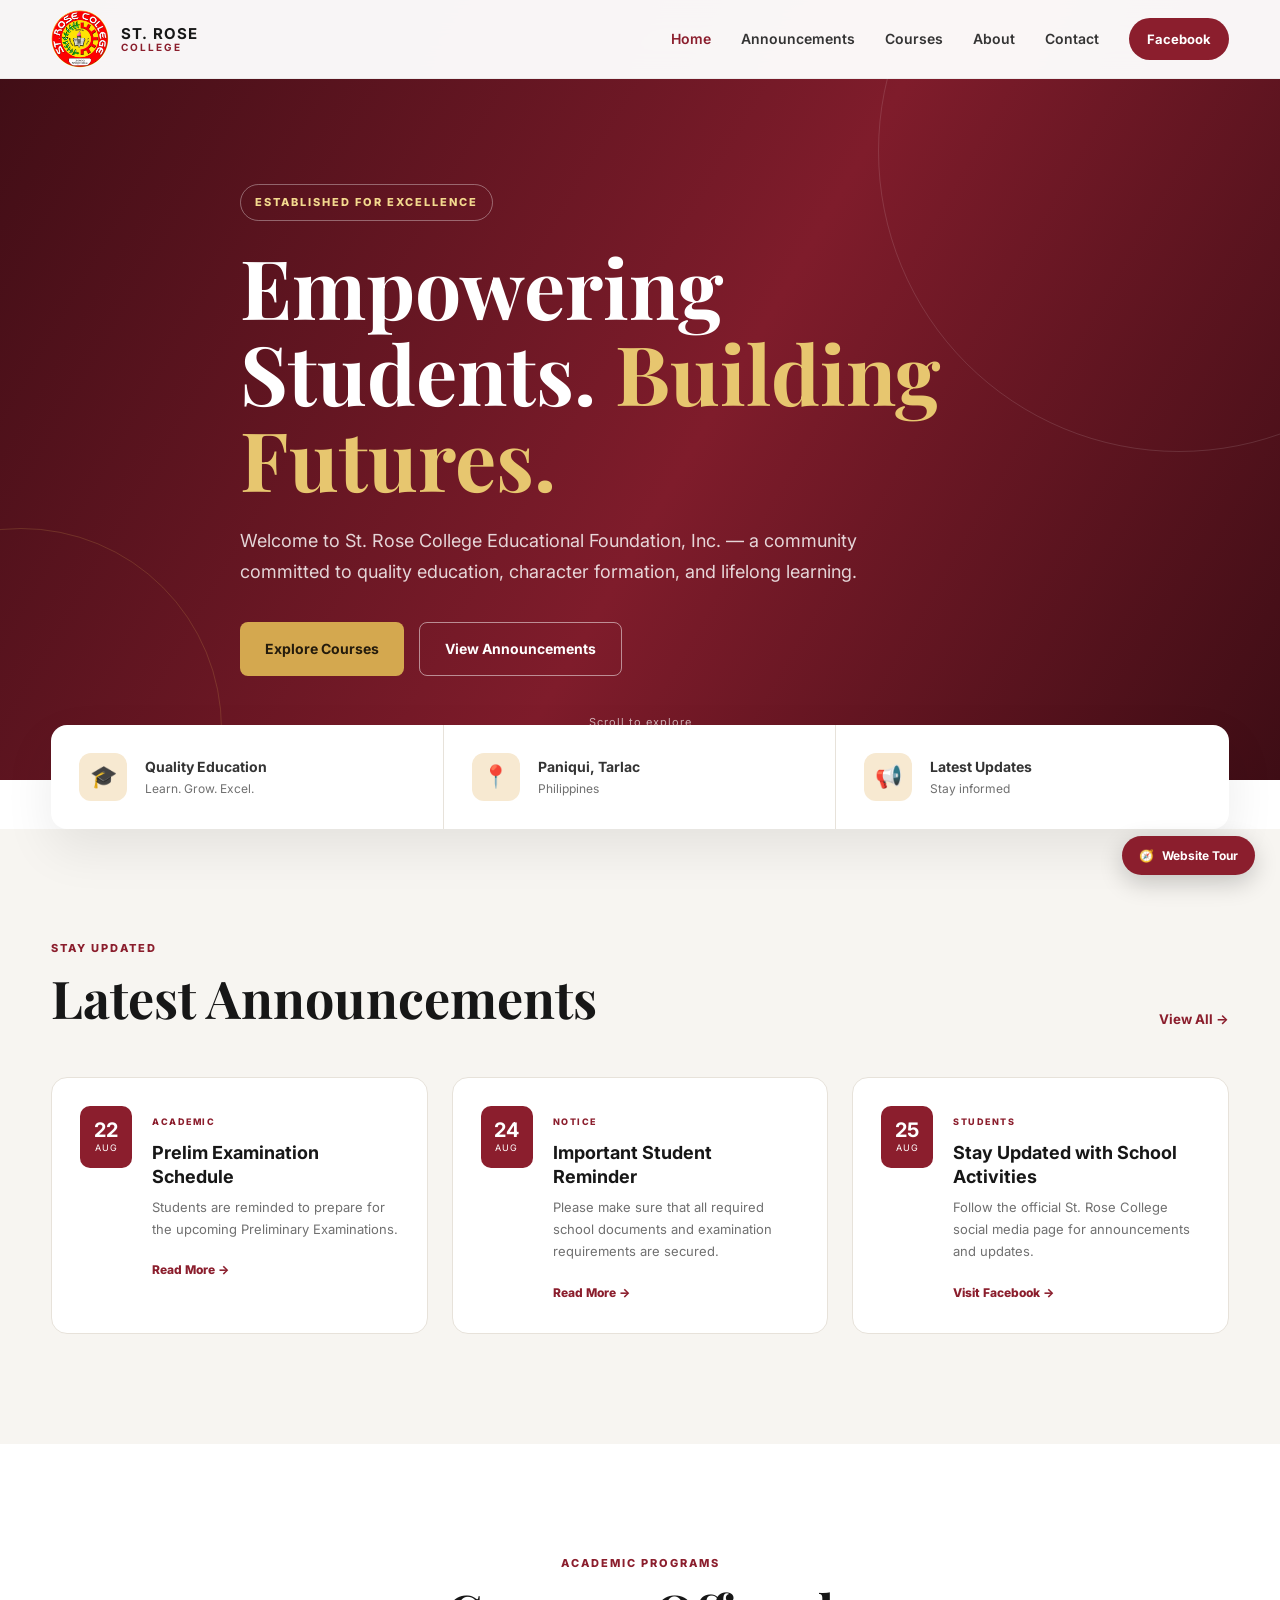
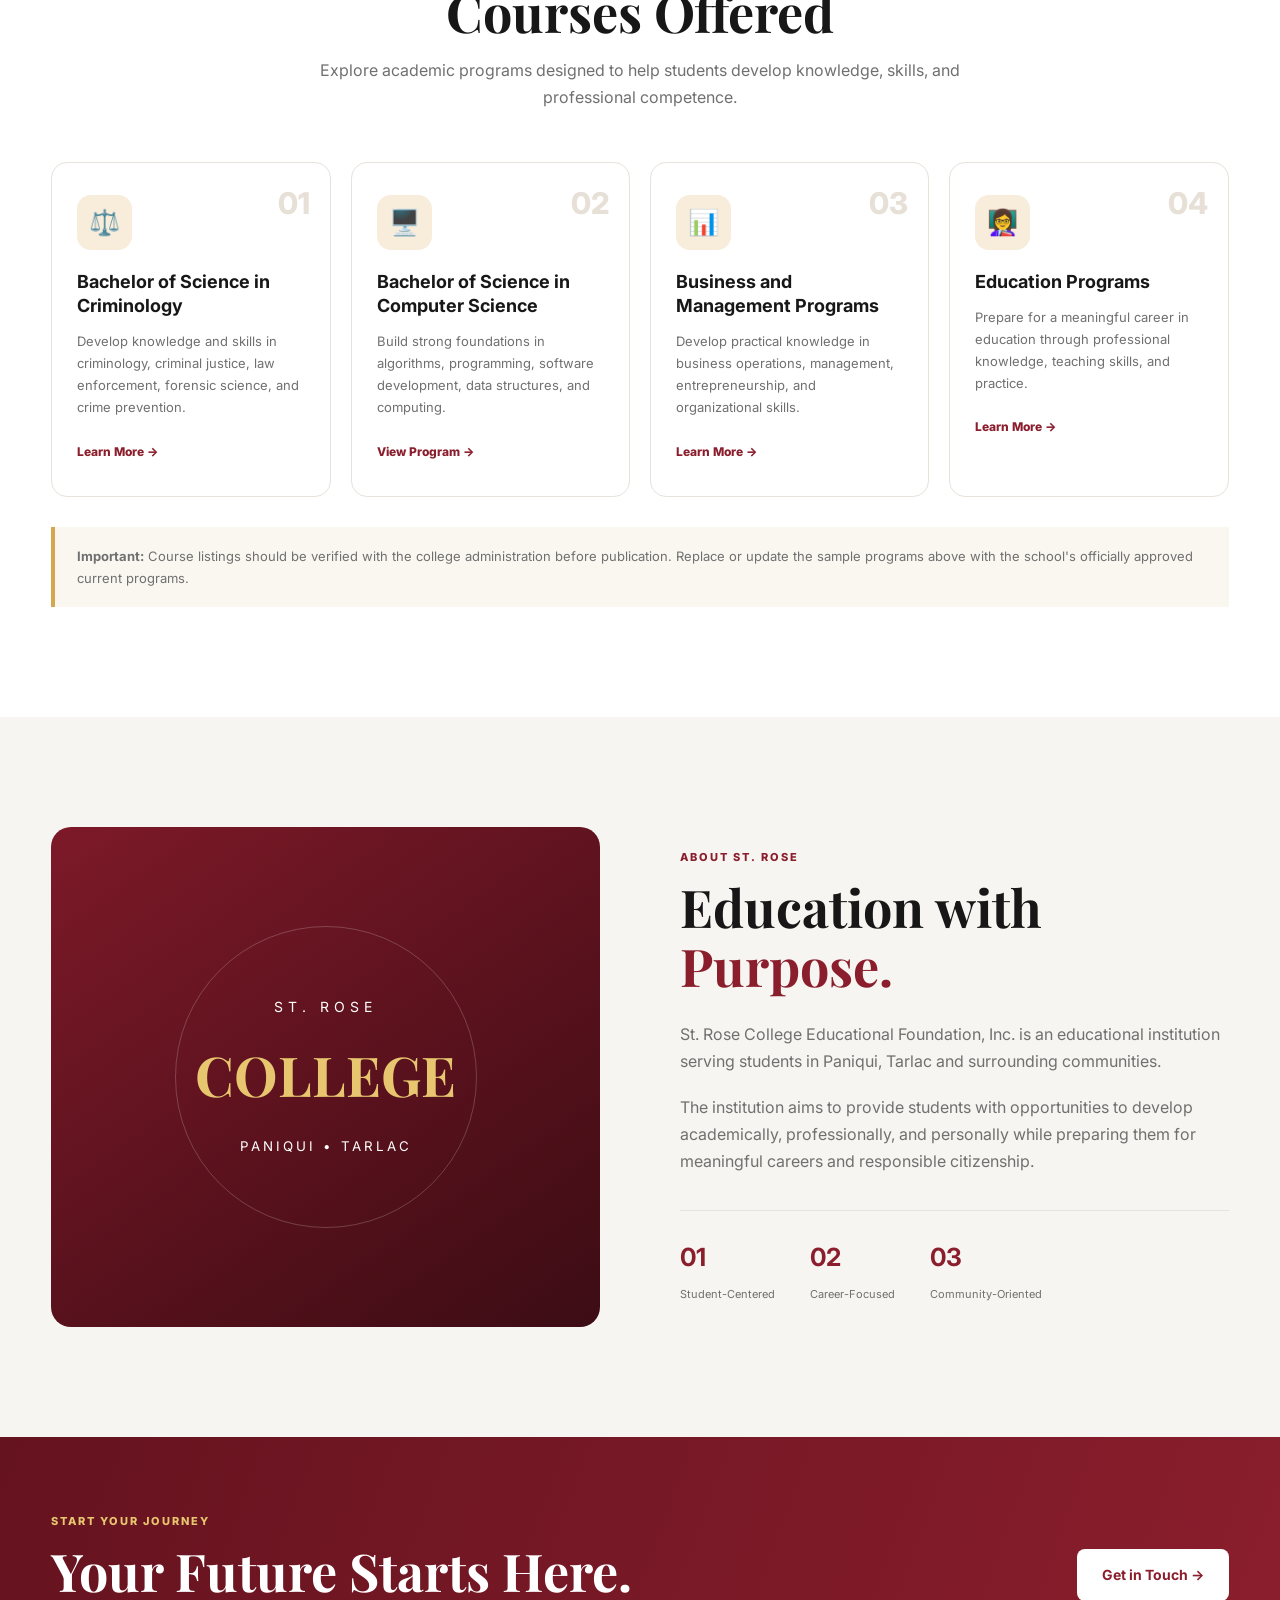
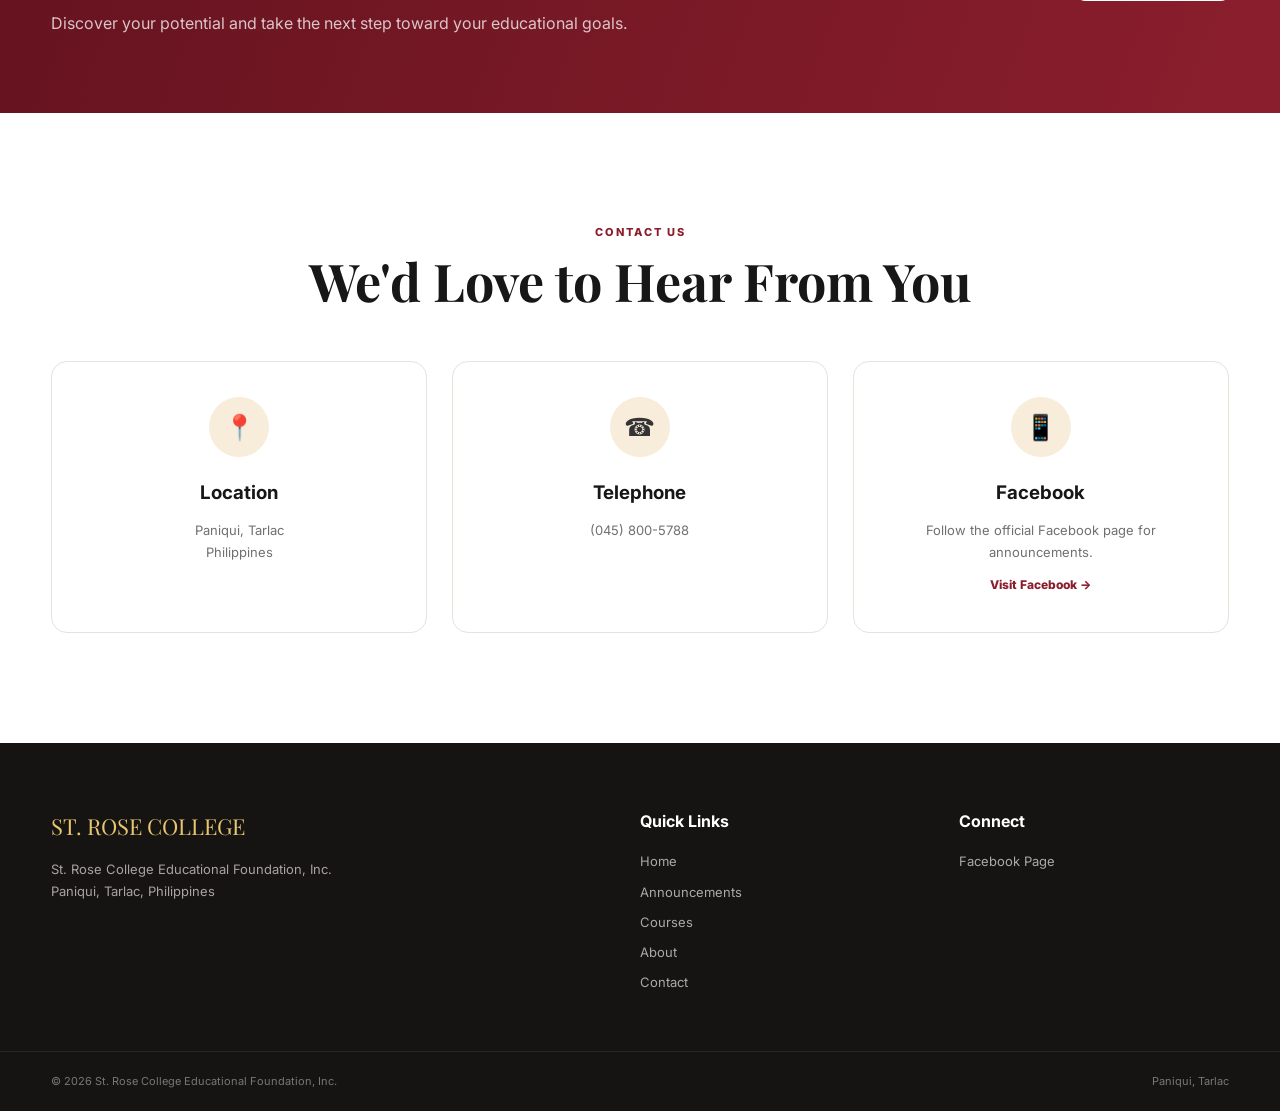
==== commit a74536e8: "Update fmt.Println output from 'Hello' to 'Goodbye'" ====
--- a/index.html
+++ b/index.html
@@ -768,7 +768,7 @@
 </div>
 
 
-<script src="script.js"></script>
+
 <!-- =====================================================
      WEBSITE GUIDED TOUR
 ===================================================== -->
--- a/style.css
+++ b/style.css
@@ -1696,3 +1696,342 @@
     }
 
 }
+
+/* =====================================================
+   WEBSITE GUIDED TOUR
+===================================================== */
+
+.tour-overlay {
+    position: fixed;
+
+    inset: 0;
+
+    z-index: 99999;
+
+    display: none;
+
+    background: rgba(0, 0, 0, 0.68);
+}
+
+.tour-overlay.active {
+    display: block;
+}
+
+
+/* Highlight */
+
+.tour-highlight {
+    position: fixed;
+
+    z-index: 100000;
+
+    border: 3px solid #d8b45a;
+
+    border-radius: 12px;
+
+    box-shadow:
+        0 0 0 9999px rgba(0, 0, 0, 0.68),
+        0 0 30px rgba(216, 180, 90, 0.8);
+
+    pointer-events: none;
+
+    transition:
+        top .35s ease,
+        left .35s ease,
+        width .35s ease,
+        height .35s ease;
+}
+
+
+/* Tooltip */
+
+.tour-tooltip {
+    position: fixed;
+
+    z-index: 100001;
+
+    width: 390px;
+
+    max-width: calc(100vw - 40px);
+
+    padding: 30px;
+
+    background: white;
+
+    border-radius: 18px;
+
+    box-shadow:
+        0 25px 70px rgba(0,0,0,.3);
+
+    transition:
+        top .35s ease,
+        left .35s ease;
+
+    animation: tourFadeIn .3s ease;
+}
+
+@keyframes tourFadeIn {
+
+    from {
+        opacity: 0;
+        transform: translateY(10px);
+    }
+
+    to {
+        opacity: 1;
+        transform: translateY(0);
+    }
+
+}
+
+
+/* Progress */
+
+.tour-progress {
+    color: #8b1e2d;
+
+    font-size: 11px;
+
+    font-weight: 800;
+
+    letter-spacing: 1px;
+
+    margin-bottom: 15px;
+}
+
+
+/* Close */
+
+.tour-close {
+    position: absolute;
+
+    top: 15px;
+
+    right: 18px;
+
+    width: 32px;
+
+    height: 32px;
+
+    border: none;
+
+    background: transparent;
+
+    color: #777;
+
+    font-size: 25px;
+
+    cursor: pointer;
+
+    border-radius: 50%;
+}
+
+.tour-close:hover {
+    background: #f5f5f5;
+
+    color: #8b1e2d;
+}
+
+
+/* Icon */
+
+.tour-icon {
+    width: 52px;
+
+    height: 52px;
+
+    display: grid;
+
+    place-items: center;
+
+    margin-bottom: 15px;
+
+    background: #f5ead5;
+
+    border-radius: 14px;
+
+    font-size: 25px;
+}
+
+
+/* Text */
+
+.tour-tooltip h3 {
+    margin: 0 0 10px;
+
+    color: #222;
+
+    font-family: "Playfair Display", serif;
+
+    font-size: 24px;
+}
+
+.tour-tooltip p {
+    margin: 0;
+
+    color: #666;
+
+    font-size: 14px;
+
+    line-height: 1.7;
+}
+
+
+/* Actions */
+
+.tour-actions {
+    display: flex;
+
+    align-items: center;
+
+    justify-content: space-between;
+
+    gap: 15px;
+
+    margin-top: 25px;
+
+    padding-top: 18px;
+
+    border-top: 1px solid #eee;
+}
+
+.tour-navigation {
+    display: flex;
+
+    gap: 8px;
+}
+
+.tour-btn {
+    border: none;
+
+    border-radius: 8px;
+
+    padding: 10px 15px;
+
+    font-size: 12px;
+
+    font-weight: 700;
+
+    cursor: pointer;
+
+    transition: .2s;
+}
+
+.tour-back {
+    background: #f1f1f1;
+
+    color: #555;
+}
+
+.tour-next {
+    background: #8b1e2d;
+
+    color: white;
+}
+
+.tour-next:hover {
+    background: #681522;
+
+    transform: translateY(-1px);
+}
+
+.tour-skip {
+    border: none;
+
+    background: transparent;
+
+    color: #888;
+
+    font-size: 11px;
+
+    cursor: pointer;
+}
+
+.tour-skip:hover {
+    color: #8b1e2d;
+}
+
+
+/* Start Tour Button */
+
+.start-tour {
+    position: fixed;
+
+    right: 25px;
+
+    bottom: 25px;
+
+    z-index: 9990;
+
+    display: flex;
+
+    align-items: center;
+
+    gap: 8px;
+
+    padding: 12px 17px;
+
+    border: none;
+
+    border-radius: 30px;
+
+    background: #8b1e2d;
+
+    color: white;
+
+    font-size: 12px;
+
+    font-weight: 700;
+
+    cursor: pointer;
+
+    box-shadow: 0 8px 25px rgba(0,0,0,.2);
+
+    transition: .3s;
+}
+
+.start-tour:hover {
+    transform: translateY(-3px);
+
+    box-shadow: 0 12px 30px rgba(0,0,0,.25);
+}
+
+
+/* Mobile */
+
+@media (max-width: 600px) {
+
+    .tour-tooltip {
+        width: calc(100vw - 30px);
+
+        padding: 23px;
+
+    }
+
+    .tour-tooltip h3 {
+        font-size: 20px;
+    }
+
+    .tour-actions {
+        align-items: flex-end;
+    }
+
+    .tour-navigation {
+        flex-direction: column-reverse;
+    }
+
+    .tour-btn {
+        padding: 9px 12px;
+    }
+
+    .start-tour {
+        right: 15px;
+
+        bottom: 15px;
+    }
+
+    .start-tour span {
+        display: none;
+    }
+
+}
